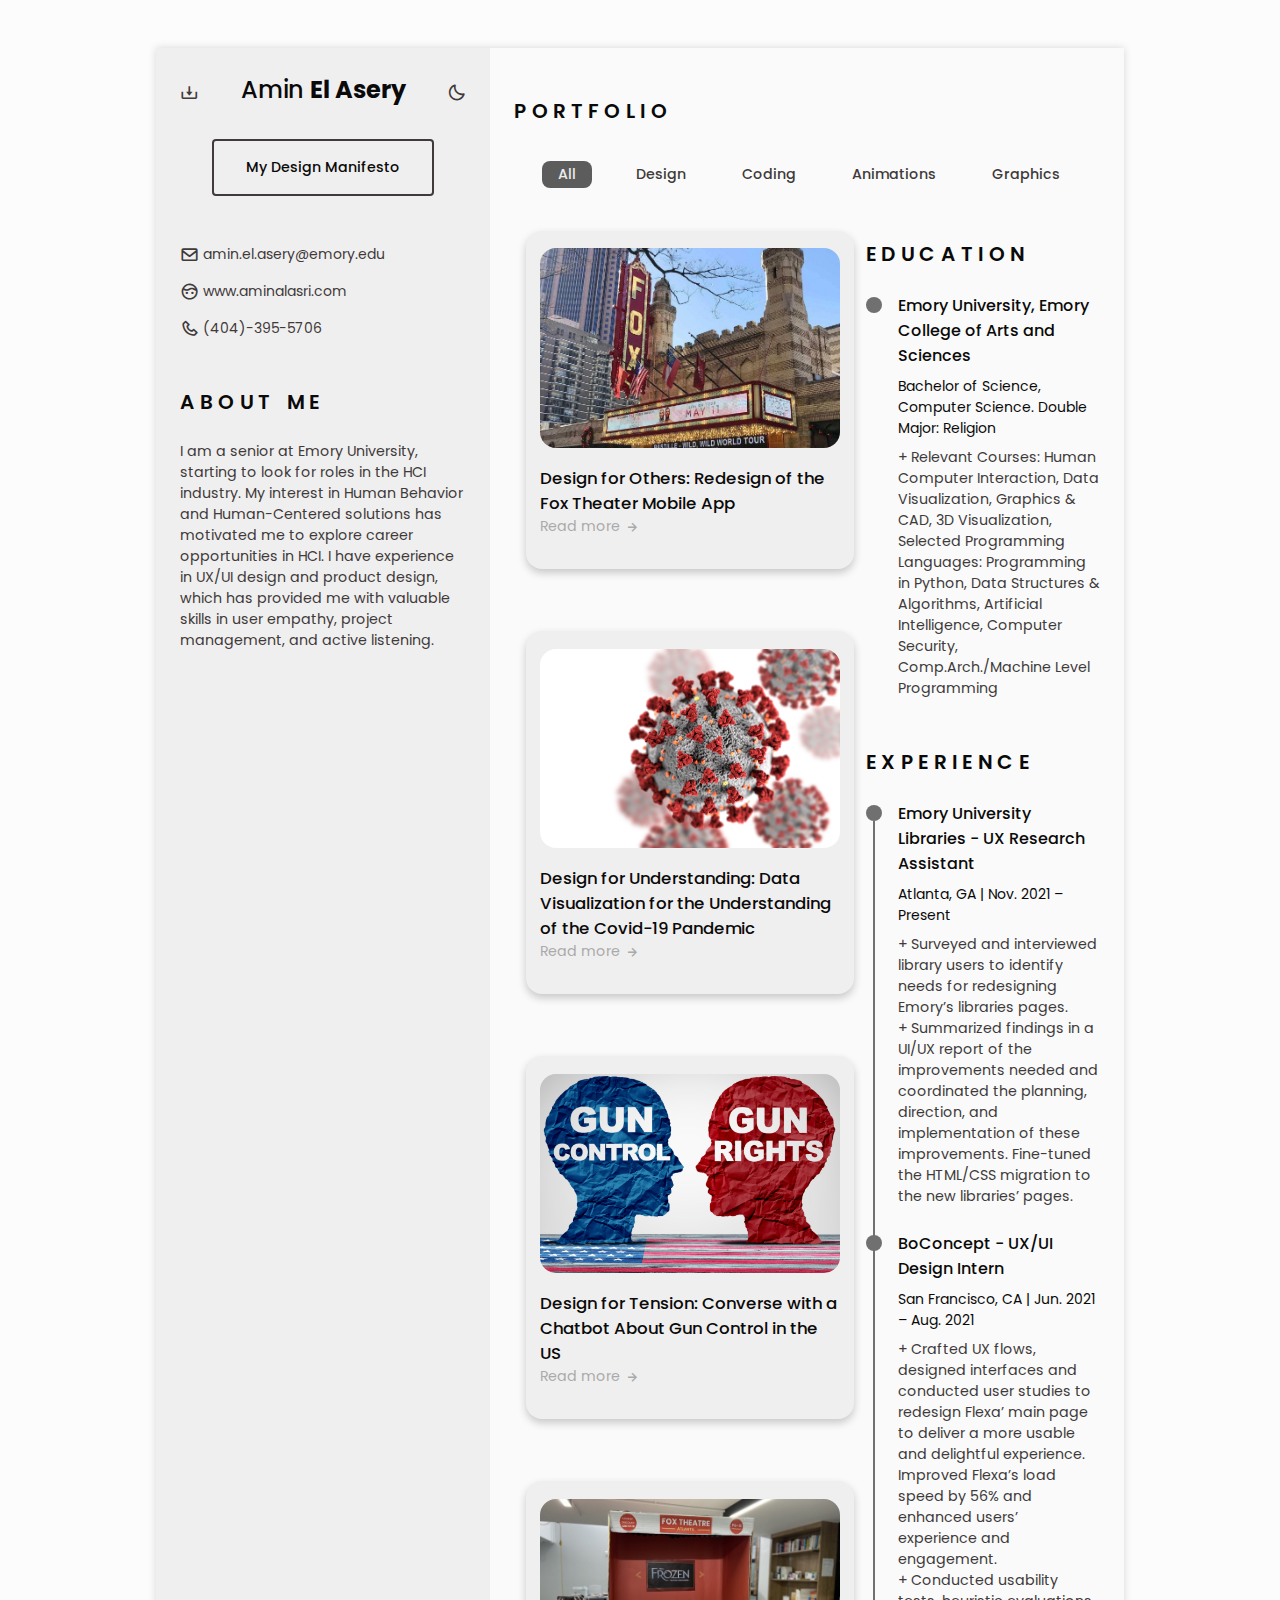
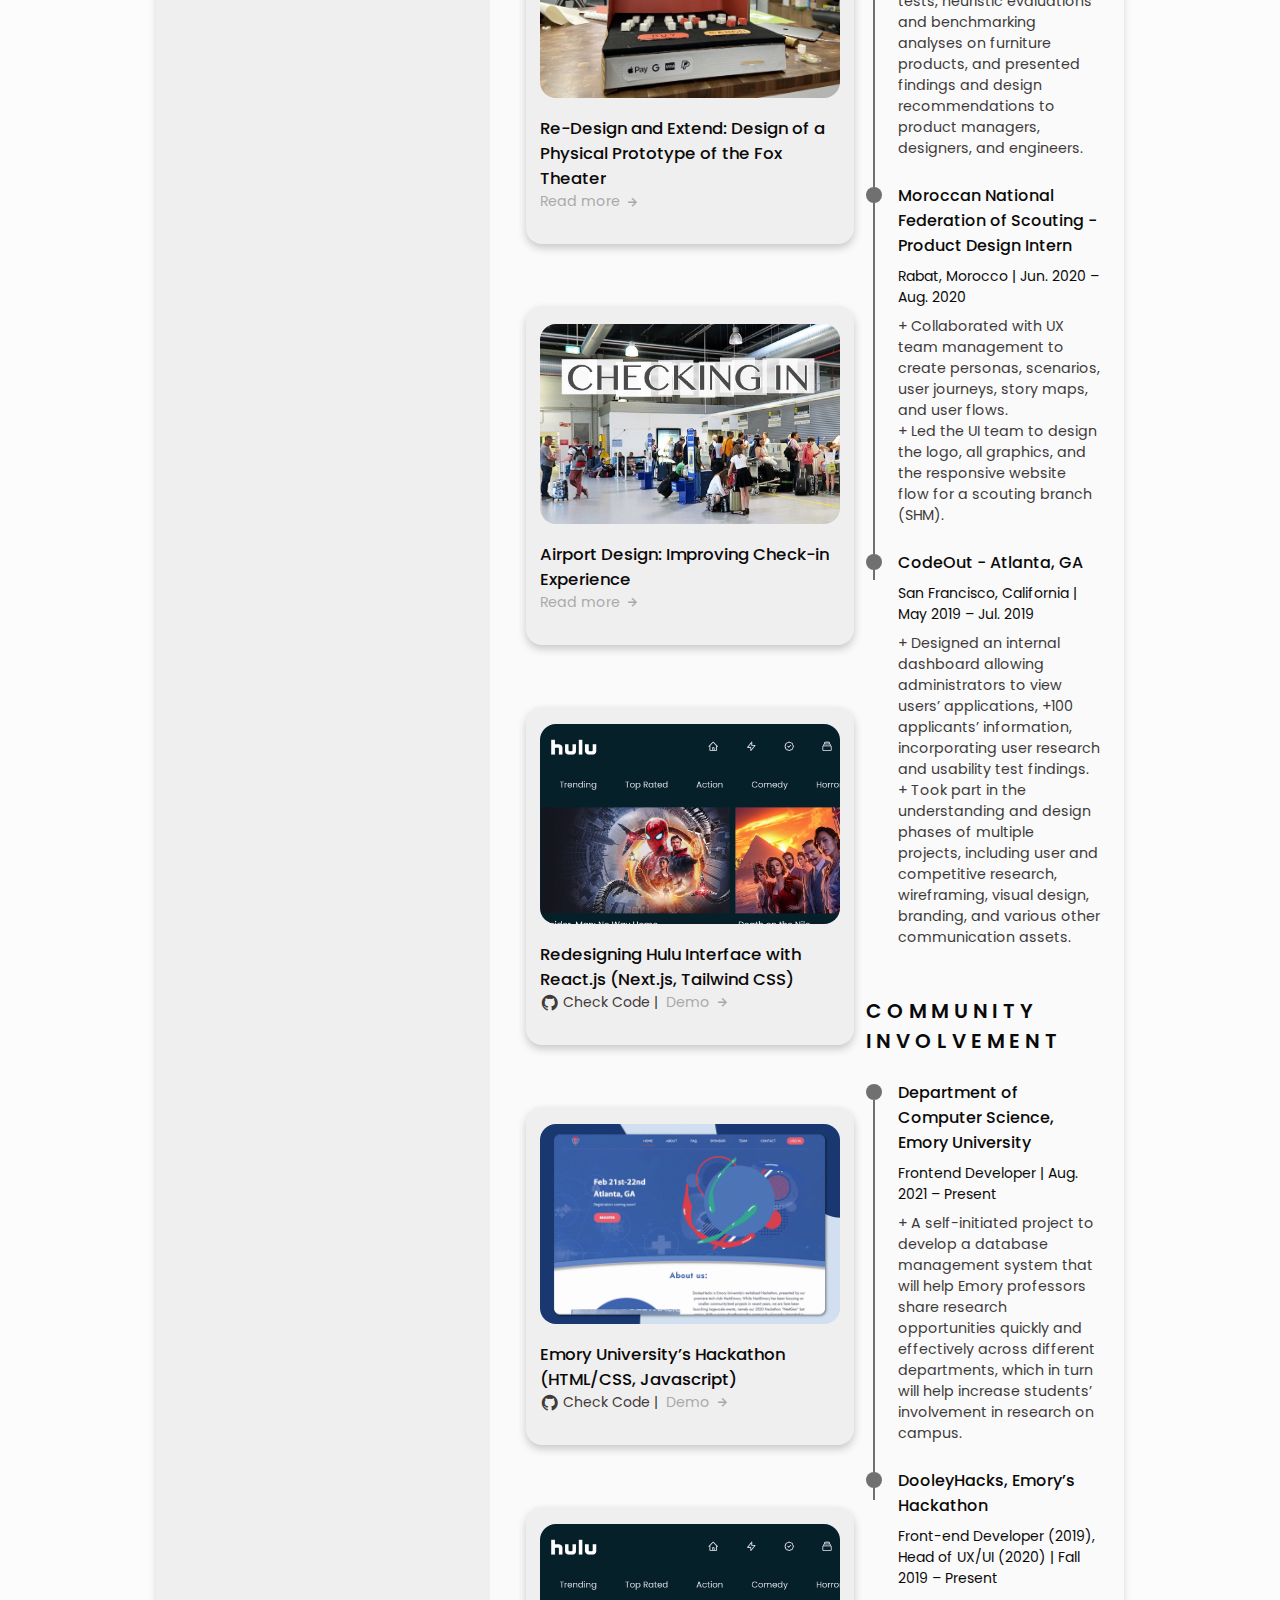
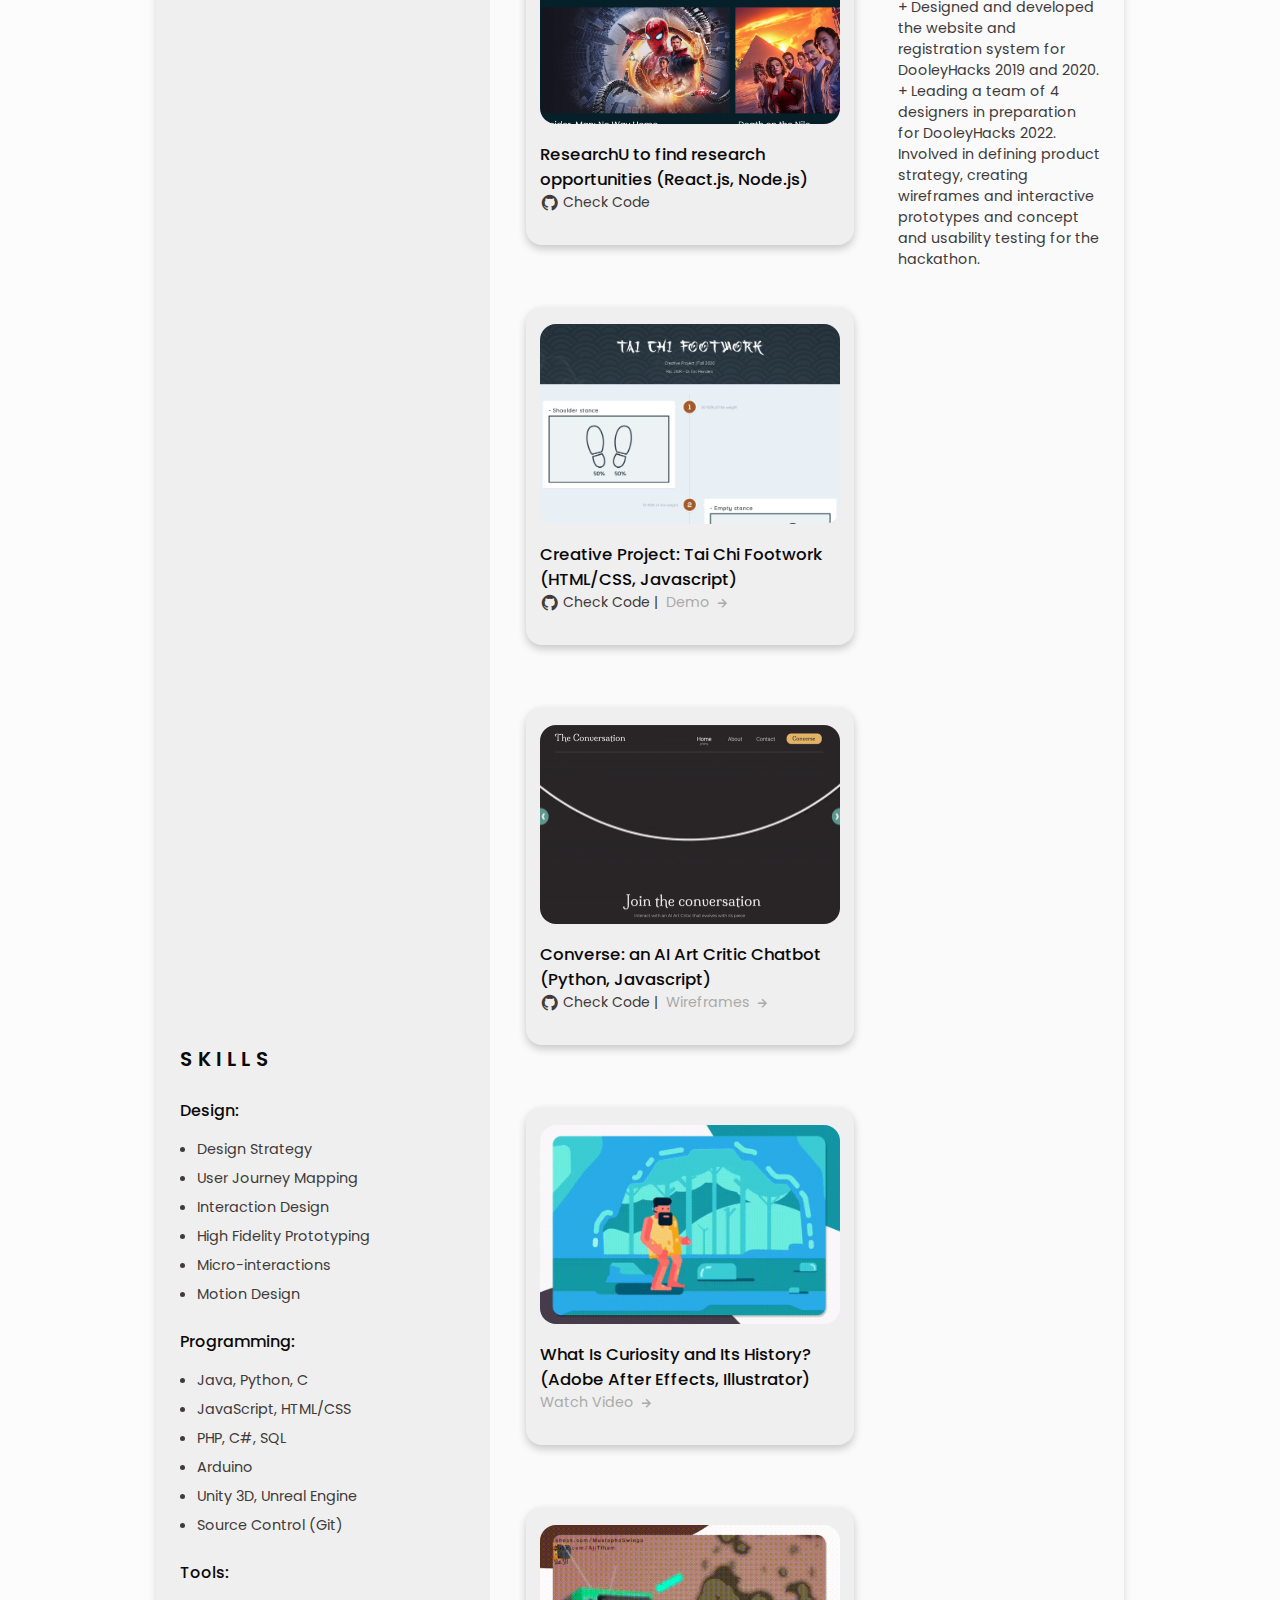
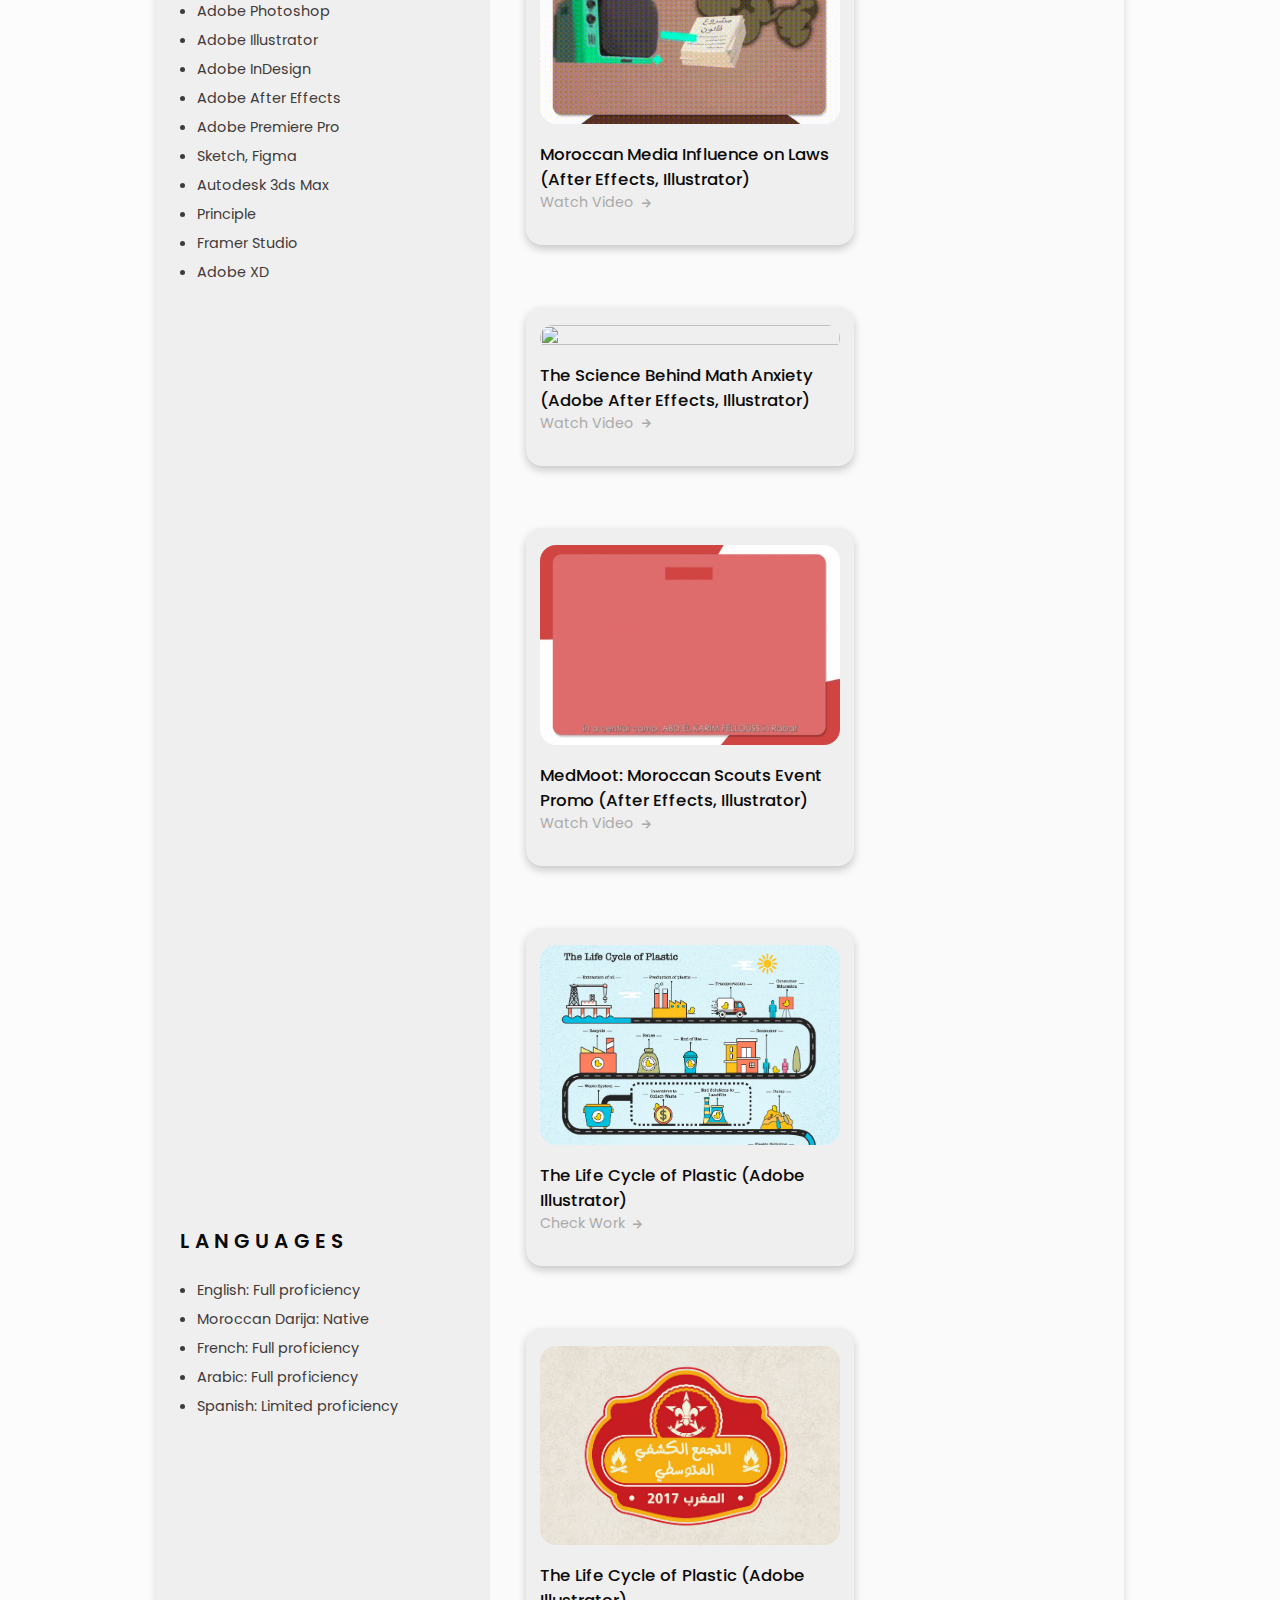
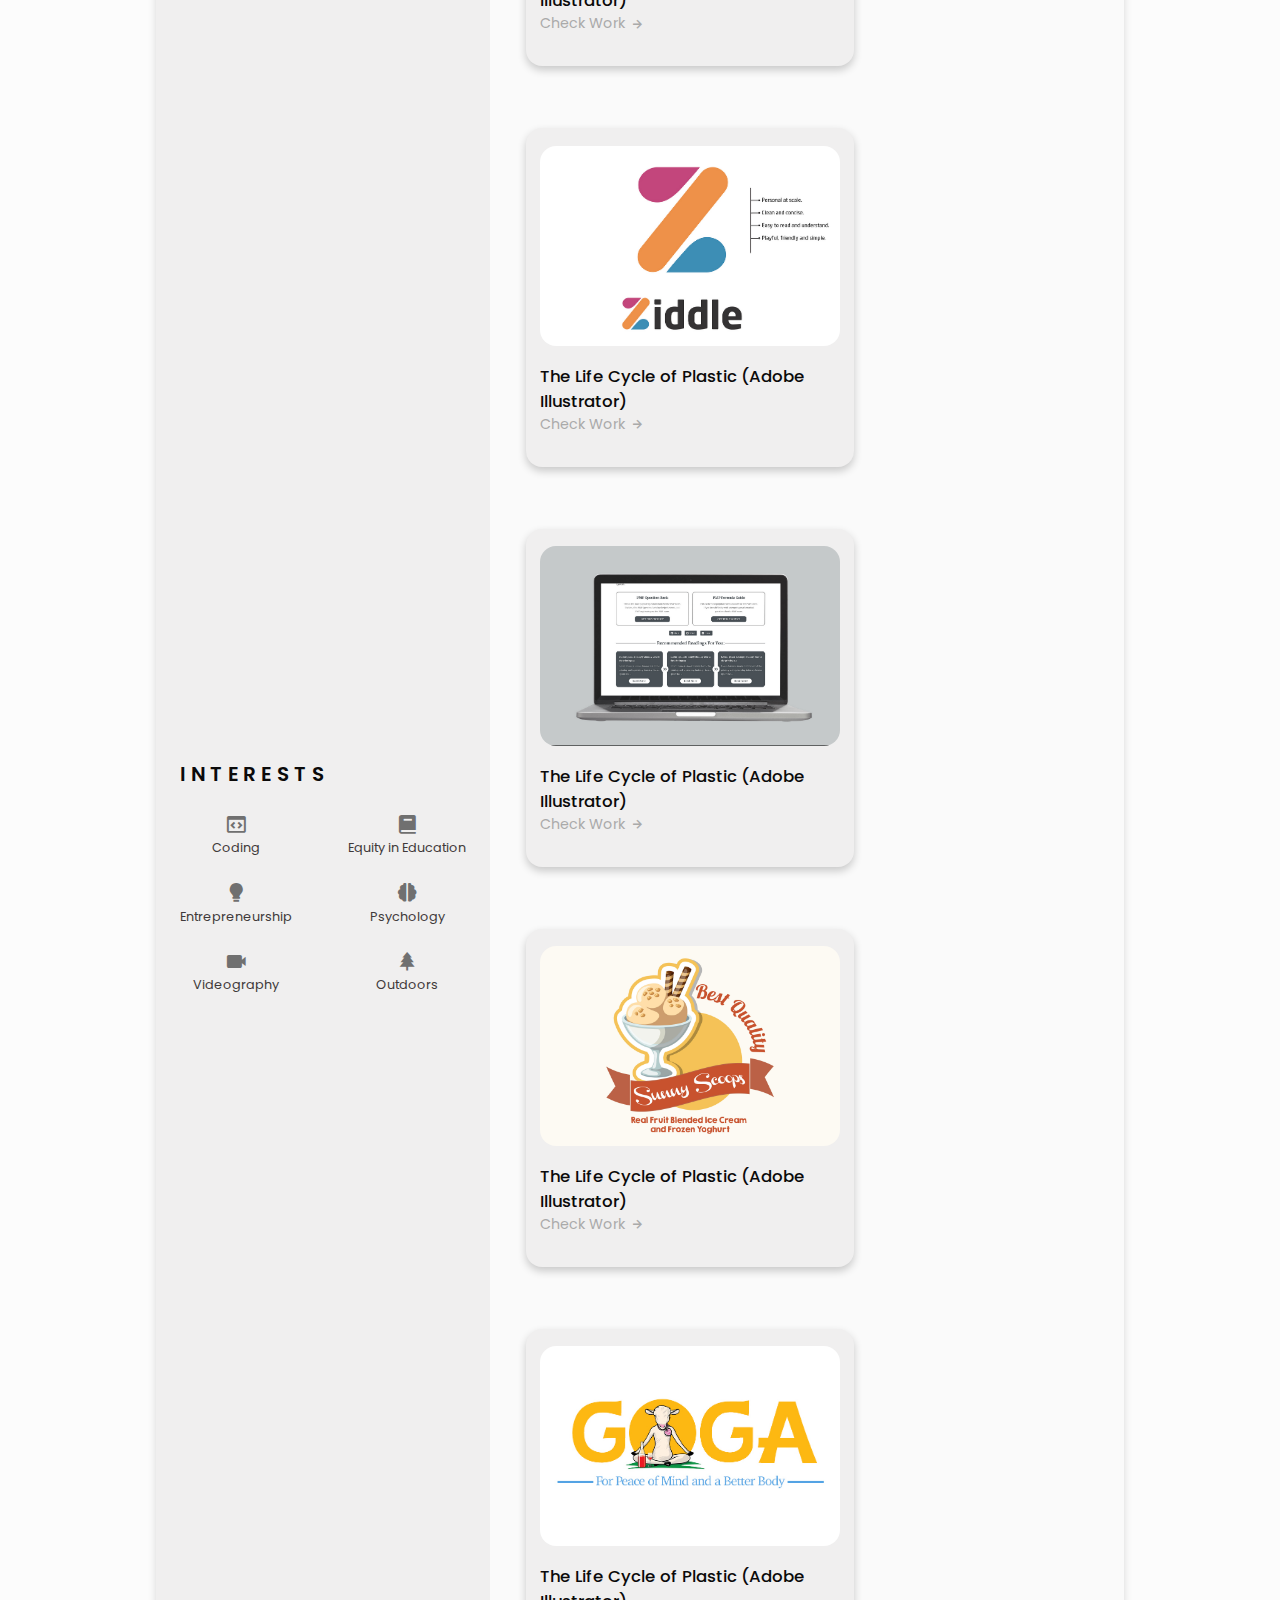
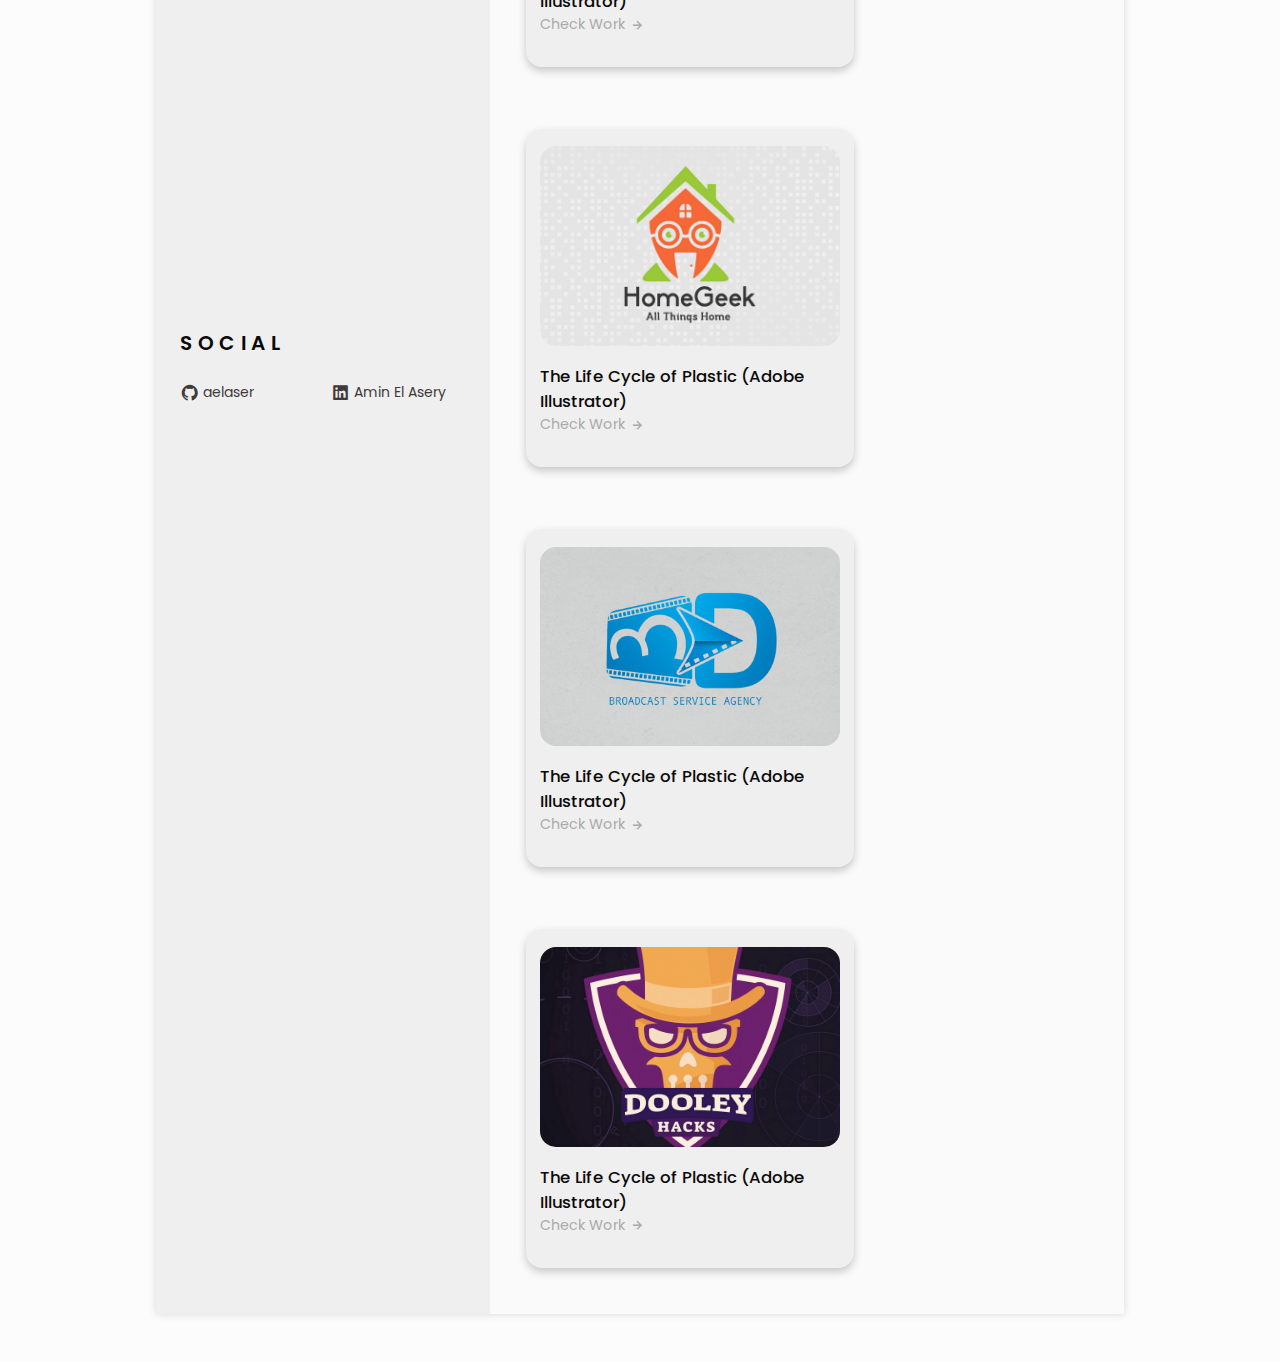
==== index.html @ c4c2b39d "init" ====
<!DOCTYPE html>
    <html lang="en">
    <head>
        <meta charset="UTF-8">
        <meta name="viewport" content="width=device-width, initial-scale=1.0">

        <!--========== BOX ICONS ==========-->
        <link rel="stylesheet" href="https://cdn.jsdelivr.net/npm/boxicons@latest/css/boxicons.min.css">
        <script src="https://cdnjs.cloudflare.com/ajax/libs/jquery/3.2.1/jquery.min.js"></script>


        <!--========== CSS ==========-->
        <link rel="stylesheet" href="assets/css/styles.css">
        <link rel="stylesheet" href="https://cdnjs.cloudflare.com/ajax/libs/flickity/1.1.0/flickity.min.css">

        <title>Amin El Asery</title>
    </head>
    <body>
        <!--========== HEADER ==========-->
        <header class="l-header" id="header">
            <nav class="nav bd-container">
                <a href="#" class="nav__logo">Amin El Asery</a>

                <div class="nav__menu" id="nav-menu">
                    <ul class="nav__list">
                        <li class="nav__item">
                            <a href="#home" class="nav__link active-link">
                                <i class='bx bx-home nav__icon' ></i>Home
                            </a>
                        </li>
                        <li class="nav__item">
                            <a href="#profile" class="nav__link">
                                <i class='bx bx-user nav__icon' ></i>Profile
                            </a>
                        </li>
                        <li class="nav__item">
                            <a href="#education" class="nav__link">
                                <i class='bx bx-book nav__icon' ></i>Education
                            </a>
                        </li>
                        <li class="nav__item">
                            <a href="#experience" class="nav__link">
                                <i class='bx bx-briefcase-alt nav__icon' ></i>Experience
                            </a>
                        </li>
                        <li class="nav__item">
                            <a href="#portfolios" class="nav__link">
                                <i class='bx bx-award nav__icon' ></i>Portfolio
                            </a>
                        </li>
                        <li class="nav__item">
                            <a href="#skills" class="nav__link">
                                <i class='bx bx-receipt nav__icon' ></i>Skills
                            </a>
                        </li>

                        <li class="nav__item">
                            <a href="#languages" class="nav__link">
                                <i class='bx bx-receipt nav__icon' ></i>Languages
                            </a>
                        </li>
                        
                       
                        <li class="nav__item">
                            <a href="#references" class="nav__link">
                                <i class='bx bx-link-external nav__icon' ></i>References
                            </a>
                        </li>
                    </ul>
                </div>

                <div class="nav__toggle" id="nav-toggle">
                    <i class='bx bx-grid-alt'></i>
                </div>
            </nav>
        </header>

        <main class="l-main bd-container">
            <!-- All elements within this div, is generated in PDF -->
            <div class="resume" id="area-cv">
                <div class="resume__left__1" id = "">
                    <!--========== HOME ==========-->
                    <section class="home" id="home">
                        <div class="home__container section bd-grid">
                            <div class="home__data bd-grid">
                                <!-- <img src="assets/img/perfil.jpg" alt="" class="home__img"> -->

                                <h1 class="home__title">Amin <b>El Asery</b></h1>
                                <!-- <h3 class="home__profession">Web developer</h3> -->

                                <div>
                                    <!-- Button to download your CV saved in the pdf folder. Available for mobile -->
                                    <a href="https://bit.ly/3vTDP3y" target="_blank" class="home__button-movil">My Design Manifesto</a>
                                </div>
                            </div>   
                        </div>

                        <div class="home__container section bd-grid">
                            <div class="home__address bd-grid">
                                <span class="home__information">
                                    <i class='bx bx-envelope home__icon' ></i> amin.el.asery@emory.edu
                                </span>
                                <span class="home__information">
                                    <i class='bx bx-face home__icon' ></i>www.aminalasri.com
                                </span>
                                
                                <span class="home__information">
                                    <i class='bx bx-phone home__icon' ></i>(404)-395-5706 
                                </span>
                            </div>
                        </div>
                        <!-- Theme change button -->
                        <i class='bx bx-moon change-theme' title="Theme" id="theme-button"></i>

                        <!-- Button to generate and download the pdf. Available for desktop. -->
                        <i class='bx bx-download generate-pdf' title="Generate PDF" id="resume-button"></i>
                    </section>

                     <!--========== PROFILE ==========-->
                     <section class="profile section" id="profile">
                        <h2 class="section-title">About me</h2>
                        <p class="profile__description">I am a senior at Emory University, starting to look for roles in the HCI industry. My interest in Human Behavior and Human-Centered solutions has motivated me to explore career opportunities in HCI. I have experience in UX/UI design and product design, which has provided me with valuable skills in user empathy, project management, and active listening.</p>
                    </section>
                </div>
                <div class="resume__left" id = "a">

                    

                    <!--========== SKILLS  ==========-->
                    <section class="skills section" id="skills">
                        <h2 class="section-title">Skills</h2>

                        <h3 class="experience__title" id ="skill_title">Design:</h3>
                        <div class="skills__content skills-grid">
                            <ul class="skills__data">
                                <li class="skills__name">
                                    <span class="skills__circle"></span> Design Strategy
                                </li>
                                <li class="skills__name">
                                    <span class="skills__circle"></span> User Journey Mapping
                                </li>
                                <li class="skills__name">
                                    <span class="skills__circle"></span> Interaction Design
                                </li>
                            </ul>
                            
                            <ul class="skills__data">
                                <li class="skills__name">
                                    <span class="skills__circle"></span> High Fidelity Prototyping
                                </li>
                                <li class="skills__name">
                                    <span class="skills__circle"></span> Micro-interactions
                                </li>
                                <li class="skills__name">
                                    <span class="skills__circle"></span> Motion Design
                                </li>
                            </ul>
                        </div>

                        <h3 class="experience__title" id ="skill_title">Programming:</h3>
                        <div class="skills__content skills-grid">
                            <ul class="skills__data">
                                <li class="skills__name">
                                    <span class="skills__circle"></span> Java, Python, C
                                </li>
                                <li class="skills__name">
                                    <span class="skills__circle"></span> JavaScript, HTML/CSS
                                </li>
                                <li class="skills__name">
                                    <span class="skills__circle"></span> PHP, C#, SQL
                                </li>
                            </ul>
                            
                            <ul class="skills__data">
                                <li class="skills__name">
                                    <span class="skills__circle"></span> Arduino
                                </li>
                                <li class="skills__name">
                                    <span class="skills__circle"></span> Unity 3D, Unreal Engine
                                </li>
                                <li class="skills__name">
                                    <span class="skills__circle"></span> Source Control (Git)
                                </li>
                            </ul>
                        </div>

                        <h3 class="experience__title" id ="skill_title">Tools:</h3>
                        <div class="skills__content skills-grid">
                            <ul class="skills__data">
                                <li class="skills__name">
                                    <span class="skills__circle"></span> Adobe Photoshop
                                </li>
                                <li class="skills__name">
                                    <span class="skills__circle"></span> Adobe Illustrator
                                </li>
                                <li class="skills__name">
                                    <span class="skills__circle"></span> Adobe InDesign
                                </li>
                                <li class="skills__name">
                                    <span class="skills__circle"></span> Adobe After Effects
                                </li>
                                <li class="skills__name">
                                    <span class="skills__circle"></span> Adobe Premiere Pro
                                </li>
                            </ul>
                            
                            <ul class="skills__data">
                                <li class="skills__name">
                                    <span class="skills__circle"></span> Sketch, Figma
                                </li>
                                <li class="skills__name">
                                    <span class="skills__circle"></span> Autodesk 3ds Max
                                </li>
                                <li class="skills__name">
                                    <span class="skills__circle"></span> Principle
                                </li>
                                <li class="skills__name">
                                    <span class="skills__circle"></span> Framer Studio
                                </li>
                                <li class="skills__name">
                                    <span class="skills__circle"></span> Adobe XD
                                </li>
                            </ul>
                        </div>
                    </section>

                    <!--========== LANGUAGES ==========-->
                    <section class="languages section" id ="languages">
                        <h2 class="section-title">Languages</h2>

                        <div class="languages__container">
                            <ul class="languages__content bd-grid">
                                <li class="languages__name">
                                    <span class="languages__circle"></span>English: Full proficiency
                                </li>
                                <li class="languages__name">
                                    <span class="languages__circle"></span>Moroccan Darija: Native
                                </li>
                                <li class="languages__name">
                                    <span class="languages__circle"></span>French: Full proficiency
                                </li>
                                <li class="languages__name">
                                    <span class="languages__circle"></span>Arabic: Full proficiency
                                </li>
                                <li class="languages__name">
                                    <span class="languages__circle"></span>Spanish: Limited proficiency
                                </li>
                            </ul>
                        </div>
                    </section>

                    <!--========== INTERESTS ==========-->
                    <section class="interests section">
                        <h2 class="section-title">Interests</h2>

                        <div class="interests__container bd-grid">
                            <div class="interests__content">
                                <i class='bx bx-code-block interests__icon'></i>
                                <span class="interests__name">Coding</span>
                            </div>
                            <div class="interests__content">
                                <i class='bx bxs-book interests__icon'></i>
                                <span class="interests__name">Equity in Education</span>
                            </div>
                            <div class="interests__content">
                                <i class='bx bxs-bulb interests__icon' ></i>
                                <span class="interests__name">Entrepreneurship</span>
                            </div>
                            <div class="interests__content">
                                <i class='bx bxs-brain interests__icon' ></i>
                                <span class="interests__name">Psychology</span>
                            </div>
                            <div class="interests__content">
                                <i class='bx bxs-video interests__icon' ></i>
                                <span class="interests__name">Videography</span>
                            </div>
                            <div class="interests__content">
                                <i class='bx bxs-tree interests__icon' ></i>
                                <span class="interests__name">Outdoors</span>
                            </div>
                        </div>
                    </section>

                     <!--========== SOCIAL ==========-->
                     <section class="social section">
                        <h2 class="section-title">SOCIAL</h2>
                        
                        <div class="social__container bd-grid">
                            <a href="https://github.com/aelaser" target="_blank" class="social__link">
                                <i class='bx bxl-github social__icon'></i>
                                aelaser
                            </a>
                            <a href="https://www.linkedin.com/in/amin-e-b5389b160" target="_blank" class="social__link">
                                <i class='bx bxl-linkedin-square social__icon'></i>
                                Amin El Asery
                            </a>
                            
                    
                        </div>
                    </section>
                    

                    
                </div>

                <div class="resume__right" id = "b">
                    <!--========== portfolioS ==========-->
                     <section class="portfolio section" id="portfolios">
                        <h2 class="section-title" id ="portfolio-marg">Portfolio</h2>
                        <div class="work__filters">
                            <span class="buttonFilter work__item active-work" data-filter = "all">All</span>
                            <span class="buttonFilter work__item" data-filter = "ux">Design</span>
                            <span class="buttonFilter work__item" data-filter = "coding">Coding</span>
                            <span class="buttonFilter work__item" data-filter = "animation">Animations</span>
                            <span class="buttonFilter work__item" data-filter = "graphics">Graphics</span>
                        </div>

                        <div class="work__container" id="slider">
                            <div class = "slide flickity ux">
                                <div class="work__card  ">
                                    <img src="assets/img/fox.jpg" alt="" class="work__img">
                                    <h3 class="work__title">Design for Others: Redesign of the Fox Theater Mobile App</h3>
                                    <a href="https://bit.ly/3rYHqMm" class="work__button">
                                        Read more <i class="bx bx-right-arrow-alt work__icon"></i>
                                    </a>
                                </div>
                            </div>
                    

                            <div class = "slide flickity ux">
                                <div class="work__card  ">
                                    <img src="assets/img/covid.jpg" alt="" class="work__img">
                                    <h3 class="work__title">Design for Understanding: Data Visualization for the Understanding of the Covid-19 Pandemic</h3>
                                    <a href="" class="work__button">
                                        Read more <i class="bx bx-right-arrow-alt work__icon"></i>
                                    </a>
                                </div>
                            </div>

                            <div class = "slide flickity ux">
                                <div class="work__card  ">
                                    <img src="assets/img/control.png" alt="" class="work__img">
                                    <h3 class="work__title">Design for Tension: Converse with a Chatbot About Gun Control in the US</h3>
                                    <a href="" class="work__button">
                                        Read more <i class="bx bx-right-arrow-alt work__icon"></i>
                                    </a>
                                </div>
                            </div>

                            <div class = "slide flickity ux">
                                <div class="work__card  ">
                                    <img src="assets/img/red.jpg" alt="" class="work__img">
                                    <h3 class="work__title">Re-Design and Extend: Design of a Physical Prototype of the Fox Theater</h3>
                                    <a href="" class="work__button">
                                        Read more <i class="bx bx-right-arrow-alt work__icon"></i>
                                    </a>
                                </div>
                            </div>

                            <div class = "slide flickity ux">
                                <div class="work__card ">
                                    <img src="assets/img/checkin.jpg" alt="" class="work__img">
                                    <h3 class="work__title">Airport Design: Improving Check-in Experience</h3>
                                    <a href="" class="work__button"  target="_blank">
                                        Read more <i class="bx bx-right-arrow-alt work__icon"></i>
                                    </a>
                                </div>
                            </div>
                            
                            
                            <div class = "slide flickity coding">
                                <div class="work__card  ">
                                    <img src="assets/img/hulu.png" alt="" class="work__img">
                                    <h3 class="work__title">Redesigning Hulu Interface with React.js (Next.js, Tailwind CSS)</h3>
                                    <div class ="coding-ex">
                                        <a href="https://bit.ly/3qZyiqA" target="_blank" class="social__link">
                                            <i class='bx bxl-github social__icon'></i>
                                            Check Code | 
                                        </a>
                                        <a href="https://bit.ly/3j3429Q" class="work__button" target="_blank">
                                            Demo <i class="bx bx-right-arrow-alt work__icon"></i>
                                        </a>
                                        
                                        
                                    </div>
                                    
                                </div>
                            </div>
                            <div class = "slide flickity coding">
                                <div class="work__card  ">
                                    <img src="assets/img/dooley21.gif" alt="" class="work__img">
                                    <h3 class="work__title">Emory University’s Hackathon (HTML/CSS, Javascript)</h3>
                                    <div class ="coding-ex">
                                        <a href="https://bit.ly/3j2jGST" target="_blank" class="social__link">
                                            <i class='bx bxl-github social__icon'></i>
                                            Check Code | 
                                        </a>
                                        <a href="https://bit.ly/37cKbCg" class="work__button" target="_blank">
                                            Demo <i class="bx bx-right-arrow-alt work__icon"></i>
                                        </a>
                                    </div>
                                    
                                </div>
                            </div>
                            <div class = "slide flickity coding">
                                <div class="work__card  ">
                                    <img src="assets/img/hulu.png" alt="" class="work__img">
                                    <h3 class="work__title">ResearchU to find research opportunities (React.js, Node.js)</h3>
                                    <div class ="coding-ex">
                                        <a href="https://bit.ly/3x0hjYO" target="_blank" class="social__link">
                                            <i class='bx bxl-github social__icon'></i>
                                            Check Code 
                                        </a>

                                    </div>
                                    
                                </div>
                            </div>
                           
                            <div class = "slide flickity coding">
                                <div class="work__card  ">
                                    <img src="assets/img/Taichifootwork.png" alt="" class="work__img">
                                    <h3 class="work__title">Creative Project: Tai Chi Footwork (HTML/CSS, Javascript)</h3>
                                    <div class ="coding-ex">
                                        <a href="https://bit.ly/3LFHSH2" target="_blank" class="social__link">
                                            <i class='bx bxl-github social__icon'></i>
                                            Check Code | 
                                        </a>
                                        <a href="https://bit.ly/3DBN4Zy" class="work__button" target="_blank">
                                            Demo <i class="bx bx-right-arrow-alt work__icon"></i>
                                        </a>
                                    </div>
                                    
                                </div>
                            </div>
                            <div class = "slide flickity coding">
                                <div class="work__card  ">
                                    <img src="assets/img/converse.gif" alt="" class="work__img">
                                    <h3 class="work__title">Converse: an AI Art Critic Chatbot (Python, Javascript)</h3>
                                    <div class ="coding-ex">
                                        <a href="https://bit.ly/38kcShf" target="_blank" class="social__link">
                                            <i class='bx bxl-github social__icon'></i>
                                            Check Code | 
                                        </a>
                                        <a href="https://bit.ly/3u4bVC8" class="work__button" target="_blank">
                                            Wireframes <i class="bx bx-right-arrow-alt work__icon"></i>
                                        </a>
                                    </div>
                                    
                                </div>
                            </div>
                            <div class = "slide flickity animation ">
                                <div class="work__card  ">
                                    <img src="assets/img/curiosity.gif" alt="" class="work__img">
                                    <h3 class="work__title">What Is Curiosity and Its History? (Adobe After Effects, Illustrator)</h3>
                                    <a href="https://bit.ly/3r1pMr3" class="work__button" target="_blank">
                                        Watch Video <i class="bx bx-right-arrow-alt work__icon"></i>
                                    </a>
                                </div>
                            </div>
                            <div class = "slide flickity animation ">
                                <div class="work__card  ">
                                    <img src="assets/img/constitution.gif" alt="" class="work__img">
                                    <h3 class="work__title">Moroccan Media Influence on Laws (After Effects, Illustrator)</h3>
                                    <a href="https://bit.ly/3KbX26z" class="work__button" target="_blank">
                                        Watch Video <i class="bx bx-right-arrow-alt work__icon"></i>
                                    </a>
                                </div>
                            </div>
                            <div class = "slide flickity animation ">
                                <div class="work__card  ">
                                    <img src="assets/img/math.gif" alt="" class="work__img">
                                    <h3 class="work__title">The Science Behind Math Anxiety (Adobe After Effects, Illustrator)</h3>
                                    <a href="https://bit.ly/3NMQA8d" class="work__button" target="_blank">
                                        Watch Video <i class="bx bx-right-arrow-alt work__icon"></i>
                                    </a>
                                </div>
                            </div>
                            <div class = "slide flickity animation ">
                                <div class="work__card  ">
                                    <img src="assets/img/medmoot.gif" alt="" class="work__img">
                                    <h3 class="work__title">MedMoot: Moroccan Scouts Event Promo (After Effects, Illustrator)</h3>
                                    <a href="https://bit.ly/3J7fFY0" class="work__button" target="_blank">
                                        Watch Video <i class="bx bx-right-arrow-alt work__icon"></i>
                                    </a>
                                </div>
                            </div>
                            <div class = "slide flickity graphics ">
                                <div class="work__card  ">
                                    <img src="assets/img/graph1.png" alt="" class="work__img">
                                    <h3 class="work__title">The Life Cycle of Plastic (Adobe Illustrator)</h3>
                                    <a href="https://bit.ly/3JiTgqx" class="work__button" target="_blank">
                                        Check Work<i class="bx bx-right-arrow-alt work__icon"></i>
                                    </a>
                                </div>
                            </div>
                            <div class = "slide flickity graphics ">
                                <div class="work__card  ">
                                    <img src="assets/img/graph2.png" alt="" class="work__img">
                                    <h3 class="work__title">The Life Cycle of Plastic (Adobe Illustrator)</h3>
                                    <a href="https://bit.ly/37zeDHb" class="work__button" target="_blank">
                                        Check Work<i class="bx bx-right-arrow-alt work__icon"></i>
                                    </a>
                                </div>
                            </div>
                            <div class = "slide flickity graphics ">
                                <div class="work__card  ">
                                    <img src="assets/img/graph3.png" alt="" class="work__img">
                                    <h3 class="work__title">The Life Cycle of Plastic (Adobe Illustrator)</h3>
                                    <a href="https://bit.ly/3unYxJq" class="work__button" target="_blank">
                                        Check Work<i class="bx bx-right-arrow-alt work__icon"></i>
                                    </a>
                                </div>
                            </div>
                            <div class = "slide flickity graphics ">
                                <div class="work__card  ">
                                    <img src="assets/img/graph4.png" alt="" class="work__img">
                                    <h3 class="work__title">The Life Cycle of Plastic (Adobe Illustrator)</h3>
                                    <a href="https://bit.ly/3NXPuX5" class="work__button" target="_blank">
                                        Check Work<i class="bx bx-right-arrow-alt work__icon"></i>
                                    </a>
                                </div>
                            </div>
                            <div class = "slide flickity graphics ">
                                <div class="work__card  ">
                                    <img src="assets/img/graph5.jpg" alt="" class="work__img">
                                    <h3 class="work__title">The Life Cycle of Plastic (Adobe Illustrator)</h3>
                                    <a href="https://bit.ly/3DYBqbA" class="work__button" target="_blank">
                                        Check Work<i class="bx bx-right-arrow-alt work__icon"></i>
                                    </a>
                                </div>
                            </div>
                            <div class = "slide flickity graphics ">
                                <div class="work__card  ">
                                    <img src="assets/img/graph6.jpg" alt="" class="work__img">
                                    <h3 class="work__title">The Life Cycle of Plastic (Adobe Illustrator)</h3>
                                    <a href="https://bit.ly/3uncAPh" class="work__button" target="_blank">
                                        Check Work<i class="bx bx-right-arrow-alt work__icon"></i>
                                    </a>
                                </div>
                            </div>
                            <div class = "slide flickity graphics ">
                                <div class="work__card  ">
                                    <img src="assets/img/graph7.png" alt="" class="work__img">
                                    <h3 class="work__title">The Life Cycle of Plastic (Adobe Illustrator)</h3>
                                    <a href="https://bit.ly/3KtoTiO" class="work__button" target="_blank">
                                        Check Work<i class="bx bx-right-arrow-alt work__icon"></i>
                                    </a>
                                </div>
                            </div>
                            <div class = "slide flickity graphics ">
                                <div class="work__card  ">
                                    <img src="assets/img/graph8.jpg" alt="" class="work__img">
                                    <h3 class="work__title">The Life Cycle of Plastic (Adobe Illustrator)</h3>
                                    <a href="https://bit.ly/3xeVy7F" class="work__button" target="_blank">
                                        Check Work<i class="bx bx-right-arrow-alt work__icon"></i>
                                    </a>
                                </div>
                            </div>
                            <div class = "slide flickity graphics ">
                                <div class="work__card  ">
                                    <img src="assets/img/graph9.png" alt="" class="work__img">
                                    <h3 class="work__title">The Life Cycle of Plastic (Adobe Illustrator)</h3>
                                    <a href="https://bit.ly/3v2T35O" class="work__button" target="_blank">
                                        Check Work<i class="bx bx-right-arrow-alt work__icon"></i>
                                    </a>
                                </div>
                            </div>

                        </div> 



                        
                    </section>
                    <!--========== Education cust ==========-->
                    <section class="experience section education-class" id="experience">
                        <h2 class="section-title " id ="education_title">Education</h2>

                        <div class="experience__container bd-grid">
                            <div class="experience__content">
                                <div class="experience__time">
                                    <span class="experience__rounder"></span>
                                </div>
                                
                                <div class="experience__data bd-grid">
                                    <h3 class="experience__title">Emory University, Emory College of Arts and Sciences </h3>
                                    <span class="experience__company">Bachelor of Science, Computer Science. Double Major: Religion</span>
                                    <p class="experience__description">+ Relevant Courses: Human Computer Interaction, Data Visualization, Graphics & CAD, 3D Visualization, Selected Programming Languages: Programming in Python, Data Structures & Algorithms, Artificial Intelligence, Computer Security, Comp.Arch./Machine Level Programming</p>
                                </div>
                            </div>


                            
                        </div>
                    </section>

                    <!--========== EXPERIENCE ==========-->
                    <section class="experience section" id="experience">
                        <h2 class="section-title">Experience</h2>

                        <div class="experience__container bd-grid">
                            <div class="experience__content">
                                <div class="experience__time">
                                    <span class="experience__rounder"></span>
                                    <span class="experience__line"></span>
                                </div>
                                
                                <div class="experience__data bd-grid">
                                    <h3 class="experience__title">Emory University Libraries - UX Research Assistant</h3>
                                    <span class="experience__company">Atlanta, GA | Nov. 2021 – Present</span>
                                    <p class="experience__description">+ Surveyed and interviewed library users to identify needs for redesigning Emory’s libraries pages.
                                        <br>+ Summarized findings in a UI/UX report of the improvements needed and coordinated the planning, direction, 
                                        and implementation of these improvements. Fine-tuned the HTML/CSS migration to the new libraries’ pages.</p>
                                </div>
                            </div>

                            <div class="experience__content">
                                <div class="experience__time">
                                    <span class="experience__rounder"></span>
                                    <span class="experience__line"></span>
                                </div>
                                
                                <div class="experience__data bd-grid">
                                    <h3 class="experience__title">BoConcept - UX/UI Design Intern</h3>
                                    <span class="experience__company">San Francisco, CA | Jun. 2021 – Aug. 2021</span>
                                    <p class="experience__description">+ Crafted UX flows, designed interfaces and conducted user studies to redesign Flexa’ main page to deliver a more usable and delightful experience. Improved Flexa’s load speed by 56% and enhanced users’ experience and engagement. 
                                        <br>+ Conducted usability tests, heuristic evaluations and benchmarking analyses on furniture products, and presented findings and design recommendations to product managers, designers, and engineers.</p>
                                </div>
                            </div>

                            <div class="experience__content">
                                <div class="experience__time">
                                    <span class="experience__rounder"></span>
                                    <span class="experience__line"></span>
                                </div>
                                
                                <div class="experience__data bd-grid">
                                    <h3 class="experience__title">Moroccan National Federation of Scouting - Product Design Intern</h3>
                                    <span class="experience__company">Rabat, Morocco | Jun. 2020 – Aug. 2020</span>
                                    <p class="experience__description">+ Collaborated with UX team management to create personas, scenarios, user journeys, story maps, and user flows.
                                        <br>+ Led the UI team to design the logo, all graphics, and the responsive website flow for a scouting branch (SHM).</p>
                                </div>
                            </div>

                            <div class="experience__content">
                                <div class="experience__time">
                                    <span class="experience__rounder"></span>
                                </div>
                                
                                <div class="experience__data bd-grid">
                                    <h3 class="experience__title">CodeOut - Atlanta, GA</h3>
                                    <span class="experience__company">San Francisco, California | May 2019 – Jul. 2019</span>
                                    <p class="experience__description">+ Designed an internal dashboard allowing administrators to view users’ applications, +100 applicants’ information, incorporating user research and usability test findings.
                                        <br>+ Took part in the understanding and design phases of multiple projects, including user and competitive research, wireframing, visual design, branding, and various other communication assets.</p>
                                </div>
                            </div>




                           
                        </div>
                    </section>

                     

                    <!--========== LEADERSHIP & COMMUNITY INVOLVEMENT ==========-->
                    <section class="experience section" id="experience">
                        <h2 class="section-title">COMMUNITY INVOLVEMENT</h2>

                        <div class="experience__container bd-grid">
                            
                            <div class="experience__content">
                                <div class="experience__time">
                                    <span class="experience__rounder"></span>
                                    <span class="experience__line"></span>
                                </div>
                                
                                <div class="experience__data bd-grid">
                                    <h3 class="experience__title">Department of Computer Science, Emory University</h3>
                                    <span class="experience__company">Frontend Developer | Aug. 2021 – Present </span>
                                    <p class="experience__description">+ A self-initiated project to develop a database management system that will help Emory professors share research opportunities quickly and effectively across different departments, which in turn will help increase students’ involvement in research on campus. </p>
                                </div>
                            </div>

                            <div class="experience__content">
                                <div class="experience__time">
                                    <span class="experience__rounder"></span>
                                </div>
                                
                                <div class="experience__data bd-grid">
                                    <h3 class="experience__title">DooleyHacks, Emory’s Hackathon</h3>
                                    <span class="experience__company">Front-end Developer (2019), Head of UX/UI (2020) | Fall 2019 – Present</span>
                                    <p class="experience__description">+ Designed and developed the website and registration system for DooleyHacks 2019 and 2020.<br> + Leading a team of 4 designers in preparation for DooleyHacks 2022. Involved in defining product strategy, creating wireframes and interactive prototypes and concept and usability testing for the hackathon.</p>
                                </div>
                            </div>
                           
                        </div>
                    </section>
                </div>
            </div>
        </main>

        <!--========== SCROLL TOP ==========-->
        <a href="#" class="scrolltop" id="scroll-top">
            <i class='bx bx-up-arrow-alt scrolltop__icon'></i>
        </a>

        <!--========== MIXITUP ==========-->
        <script src="assets/js/mixitup.min.js"></script>
        <script src="https://unpkg.com/flickity@2/dist/flickity.pkgd.min.js"></script>


        
        <!--========== HTML2PDF ==========-->
        <script src="assets/js/html2pdf.bundle.min.js"></script>

        <!--========== MAIN JS ==========-->
        <script src="assets/js/main.js"></script>
    </body>
</html>
---- assets/css/styles.css ----
/*===== GOOGLE FONTS =====*/
@import url('https://fonts.googleapis.com/css2?family=Poppins:wght@400;500;600&display=swap');

/*===== VARIABLES CSS =====*/
:root {
  --header-height: 3rem;
  
  /*========== Colors ==========*/
  --title-color: #0B0A0A;
  --text-color: #403A3A;
  --text-color-light: #707070;
  --container-color: #FAFAFA;
  --container-color-alt: #F0EFEF;
  --body-color: #FCFCFC;

  /*========== Font and typography ==========*/
  --body-font: 'Poppins', sans-serif;
  --h1-font-size: 1.5rem;
  --h2-font-size: 1.25rem;
  --h3-font-size: 1rem;
  --normal-font-size: .89rem;
  --small-font-size: .875rem;
  --smaller-font-size: .813rem;

  /*========== Font weight ==========*/
  --font-medium: 500;
  --font-semi-bold: 600;

  /*========== Margenes ==========*/
  --mb-1: .5rem;
  --mb-2: 1rem;
  --mb-3: 1.5rem;

  /*========== z index ==========*/
  --z-tooltip: 10;
  --z-fixed: 100;
}

/*========== BASE ==========*/
*,::before,::after{
  box-sizing: border-box;
}

html{
  scroll-behavior: smooth;
}

/*========== Variables Dark theme ==========*/
body.dark-theme{
  --title-color: #F2F2F2;
  --text-color: #BFBFBF;
  --container-color: #212121;
  --container-color-alt: #181616;
  --body-color: #2B2B2B;
}

/*========== Button Dark/Light ==========*/
.change-theme{
  position: absolute;
  right: 0;
  top: 2.2rem;
  display: flex;
  color: var(--text-color);
  font-size: 1.2rem;
  cursor: pointer;
}

.change-theme:hover{
  color: var(--title-color);
}

/*========== Font size variables to scale cv ==========*/
body.scale-cv{
  --h1-font-size: .938rem;
  --h2-font-size: .938rem;
  --h3-font-size: .875rem;
  --normal-font-size: .813rem;
  --small-font-size: .75rem;
  --smaller-font-size: .688rem;
}

/*========== Generate PDF button ==========*/
.generate-pdf{
  display: none;
  position: absolute;
  top: 2.2rem;
  left: 0;
  font-size: 1.2rem;
  color: var(--text-color);
  cursor: pointer;
}

.generate-pdf:hover{
  color: var(--title-color);
}

/*========== Classes modified to reduce size and print on A4 sheet ==========*/
.scale-cv .change-theme,
.scale-cv .generate-pdf{
  display: none;
}

.scale-cv .bd-container{
  max-width: 595px;
}

.scale-cv .section{
  padding: 1.5rem 0 .80rem;
}

.scale-cv .section-title{
  margin-bottom: .75rem;
}

.scale-cv .resume__left,
.scale-cv .resume__left__1,
.scale-cv .resume__right{
  padding: 0 1rem;
}

.scale-cv .home__img{
  width: 90px;
  height: 90px;
}

.scale-cv .home__container{
  gap: 1.5rem;
}

.scale-cv .home__data{
  gap: .25rem;
}

.scale-cv .home__address,
.scale-cv .social__container{
  gap: .75rem;
}

.scale-cv .home__icon,
.scale-cv .social__icon,
.scale-cv .interests__icon{
  font-size: 1rem;
}

.scale-cv .education__container,
.scale-cv .experience__container,
.scale-cv .portfolio__container{
  gap: 1rem;
}

.scale-cv .education__time,
.scale-cv .experience__time{
  padding-right: .5rem;
}

.scale-cv .education__rounder,
.scale-cv .experience__rounder{
  width: 11px;
  height: 11px;
  margin-top: .22rem;
}

.scale-cv .education__line,
.scale-cv .experience__line{
  width: 1px;
  height: 110%;
  transform: translate(5px, 0);
}

.scale-cv .education__data,
.scale-cv .experience__data{
  gap: .25rem;
}

.scale-cv .skills__name{
  margin-bottom: var(--mb-1);
}

.scale-cv .interests__container{
  column-gap: 2.5rem;
}

body{
  margin: 0 0 var(--header-height) 0;
  padding: 0;
  font-family: var(--body-font);
  font-size: var(--normal-font-size);
  background-color: var(--body-color);
  color: var(--text-color);
}

h1,h2,h3,ul,p{
  margin: 0;
}

h1,h2,h3{
  color: var(--title-color);
  font-weight: var(--font-medium);
}

ul{
  padding: 0;
  list-style: none;
}

a{
  text-decoration: none;
}

img{
  max-width: 100%;
  height: auto;
}

/*========== CLASS CSS ==========*/
.section{
  padding: 1.5rem 0;
}

.section-title{
  font-size: var(--h2-font-size);
  color: var(--title-color);
  font-weight: var(--font-semi-bold);
  text-transform: uppercase;
  letter-spacing: .35rem;
  text-align: center;
  margin-bottom: var(--mb-3);
}

/*========== LAYOUT ==========*/
.bd-container{
  max-width: 968px;
  width: calc(100% - 3rem);
  margin-left: var(--mb-3);
  margin-right: var(--mb-3);
}

.bd-grid{
  display: grid;
  gap: 1.5rem;
}

.l-header{
  width: 100%;
  position: fixed;
  bottom: 0;
  left: 0;
  z-index: var(--z-fixed);
  background-color: var(--body-color);
  box-shadow: 0 -1px 4px rgba(0,0,0,.1);
  transition: .3s;
}

.resume{
  display: grid;
  grid-template-columns: 100%;
  
}

#a{
  order: 2;
}

#b{
  order: 1;
}

.resume__left{
  display: grid;
  grid-template-columns: 100%;
  
}

.education-class {
  /* margin-top: 1.5rem; */
  padding-top: 0;
}
/* #profile {
  order: 2;
}

#skills {
  order: 1;
} */

/*========== NAV ==========*/
.nav{
  height: var(--header-height);
  display: flex;
  justify-content: space-between;
  align-items: center;
}

@media screen and (max-width: 968px){
  .nav__menu{
    position: fixed;
    bottom: -100%;
    left: 0;
    width: 100%;
    padding: 2rem 1.5rem;
    background-color: var(--body-color);
    box-shadow: 0 1px 4px rgba(0,0,0,.1);
    border-radius: 1rem 1rem 0 0;
    z-index: var(--z-fixed);
    transition: .3s;
  }
}

.nav__logo,
.nav__toggle{
  color: var(--title-color);
  font-weight: var(--font-medium);
}

.nav__toggle{
  font-size: 1.2rem;
  cursor: pointer;
}

.nav__item{
  text-align: center;
}

.nav__list{
  display: grid;
  grid-template-columns: repeat(3, 1fr);
  gap: 2rem;
}

.nav__link{
  display: flex;
  flex-direction: column;
  font-size: var(--smaller-font-size);
  color: var(--text-color-light);
  font-weight: var(--font-medium);
}

.nav__link:hover{
  color: var(--title-color);
}

.nav__icon{
  font-size: 1.2rem;
  margin-bottom: var(--mb-1);
}

/* Show menu */
.show-menu{
  bottom: var(--header-height);
}

/* Active menu link */
.active-link{
  color: var(--title-color);
}

/*========== HOME ==========*/
.home{
  position: relative;
}

.home__container{
  gap: 3rem;
}

.home__data{
  gap: .5rem;
  text-align: center;
}

.home__img{
  width: 120px;
  height: 120px;
  border-radius: 50%;
  justify-self: center;
  margin-bottom: var(--mb-1);
}

.home__title{
  font-size: var(--h1-font-size);
  /* margin-top: 1.4rem; */
}

.home__profession{
  font-size: var(--normal-font-size);
  margin-bottom: var(--mb-1);
}

.home__address{
  gap: 1rem;
}

.home__information{
  display: flex;
  align-items: center;
  font-size: var(--small-font-size);
}

.home__icon{
  font-size: 1.2rem;
  margin-right: .25rem;
}

.home__button-movil{
  display: inline-block;
  border: 2px solid var(--text-color);
  color: var(--title-color);
  padding: 1rem 2rem;
  border-radius: .25rem;
  transition: .3s;
  font-weight: var(--font-medium);
  margin-top: var(--mb-3);
}

.home__button-movil:hover{
  background-color: var(--text-color);
  color: var(--container-color);
}

/*========== SOCIAL ==========*/
.social__container{
  grid-template-columns: repeat(2,1fr);
  gap: 1rem;
}

.social__link{
  display: inline-flex;
  align-items: center;
  font-size: var(--small-font-size);
  color: var(--text-color);
}

.social__link:hover{
  color: var(--title-color);
}

.social__icon{
  font-size: 1.2rem;
  margin-right: .25rem;
}

/*========== PROFILE ==========*/
.profile__description{
  text-align: center;
}

/*========== EDUCATION AND EXPERIENCE ==========*/
.education__content,
.experience__content{
  display: flex;
}

.education__time,
.experience__time{
  padding-right: 1rem;
}

.education__rounder,
.experience__rounder{
  position: relative;
  display: block;
  width: 16px;
  height: 16px;
  background-color: var(--text-color-light);
  border-radius: 50%;
  margin-top: .25rem;
}

.education__line,
.experience__line{
  display: block;
  width: 2px;
  height: 110%;
  background-color: var(--text-color-light);
  transform: translate(7px, 0);
}

.education__data,
.experience__data{
  gap: .5rem;
}

.education__title,
.experience__title{
  font-size: var(--h3-font-size);
}

.education__studies,
.experience__company{
  font-size: var(--small-font-size);
  color: var(--title-color);
}

.education__year{
  font-size: var(--smaller-font-size);
}

/*========== SKILLS AND LANGUAGES ==========*/

.skills-grid {
  display: grid;
  grid-template-columns: repeat(2, 1fr);
}
/* .skills__content, */
.languages__content{
  grid-template-columns: repeat(2, 1fr);
}

.languages__content{
  gap: 0;
}

#skill_title{
  margin: 1rem 0rem;
}

.skills__name,
.languages__name{
  font-size: 0.9rem;;
  display: flex;
  align-items: center;
  margin-bottom: 0.5rem;
}

.skills__circle,
.languages__circle{
  display: inline-block;
  width: 5px;
  height: 5px;
  background-color: var(--text-color);
  border-radius: 50%;
  margin-right: .75rem;
}

/*========== portfolioS ==========*/
#portfolio-marg {
  padding-top: 1.5rem;
}
.portfolio__title{
  font-size: var(--h3-font-size);
  margin-bottom: var(--mb-1);
}


/*========== WORK ==========*/
.work__container {
  padding-top: 1rem;
}

.work-grid{
  display: grid;
  grid-template-columns: repeat(2, 1fr);
  gap: 2rem;
}
/* .div_center {
    justify-content: space-evenly;
     justify-items: center;
    align-content: space-evenly;
    align-items: center;
} */

.work__filters {
  display: flex;
  flex-wrap: wrap;
  justify-content: center;

}


.work__item {
   /*
  use
  33.33% grid of 3
  25%    grid of 4
  20%    grid of 5
  16.66% grid of 6
  */
  flex: 0 0 calc(33.33% - 20px);
  text-align: center;
  padding: 20px;
  margin: 10px;
  cursor: pointer;
  color: var(--h2-font-size);
  padding: .25rem .75rem;
  font-weight: var(--font-medium);
  border-radius: .5rem;
  
}


.work__card {
  background-color: var(--container-color-alt);
  padding: 1em;
  padding-bottom: 2rem;
  border-radius: 1rem;
  margin-bottom: 1rem;
  margin-top: 1rem;
  box-shadow: 0 4px 8px 0 rgba(0, 0, 0, 0.2);
  /* box-shadow: 1px px 9px 0px var(--container-color-alt); */
  /* border: 1px solid #707070; */
  /* height: 100%; */
  /* height: auto; */
}


.work__img {
  border-radius: 1rem;
  margin-top: .2rem;
  margin-bottom: .75rem;
  /* width: 100%; */
  height: 100%;
  width: 100%;
  /* width: 50%; */
  
 
}

.work_title {
  font-size: var(--normal-font-size);
  font-weight: var(--font-medium);
  margin-bottom: .25rem;
}

.work__button {
  width: max-content;
  color: rgb(170, 170, 170);
  font-size: var (--small-font-size);
  display: flex;
  align-items: center;
  column-gap: .25rem;
}


.work__button:hover .work__icon{
  transform: translateX(.25rem);
}

.work__icon{
  font-size:1rem;
  transition: .4s
}

.active-work {
  background-color: rgb(92, 92, 92);
  color: rgb(236, 236, 236);
  border-radius: .5rem;
  padding: .2rem 1rem;
}

.coding-ex {
  display: flex;
  column-gap: 8px;
}

  
/* .card {
  width: 100%;
  background-color: #fff;
  text-align: left;
  position: relative;
  height: 100%;
  box-shadow: 0px 2px 6px 0px rgba(204,209,217,.5);
  border: 1px solid #E6E9ED;
} */

.flickity {
  width: 100%;
  /* height: 100%; */
  padding-right: 2%;
  padding-left: 2%;
  margin-bottom: 30px;

  /* ensuring proper layout*/
  float: left;
}

.flickity-page-dots {
  bottom: 0px !important;
}
/* .slider {
  width: 33%;
} */

/* .course-item {
  margin-left: auto; 
margin-right: 0;
}

.slide {
  margin-left: auto; 
margin-right: 0;
} */
/*========== REFERENCES ==========*/
.references__content{
  gap: .25rem;
}

.references__subtitle{
  color: var(--text-color-light);
}

.references__subtitle,
.references__contact{
  font-size: var(--smaller-font-size);
}

.references__title{
  font-size: var(--h3-font-size);
}

/*========== INTERESTS ==========*/
.interests__container{
  grid-template-columns: repeat(3, 1fr);
  margin-top: var(--mb-2);
}

.interests__content{
  display: flex;
  flex-direction: column;
  align-items: center;
  font-size: 0.8rem;
}

.interests__icon{
  font-size: 1.4rem;
  color: var(--text-color-light);
  margin-bottom: .25rem;
}

/* Scroll top */
.scrolltop{
  position: fixed;
  right: 1rem;
  bottom: -20%;
  display: flex;
  justify-content: center;
  align-items: center;
  padding: .3rem;
  background-color: var(--container-color-alt);
  border-radius: .4rem;
  z-index: var(--z-tooltip);
  transition: .4s;
  visibility: hidden;
}

.scrolltop__icon{
  font-size: 1.2rem;
  color: var(--text-color);
}

.show-scroll{
  visibility: visible;
  bottom: 5rem;
}

/*========== MEDIA QUERIES ==========*/
/* For small devices, menu two columns */
@media screen and (max-width: 320px){
  .nav__list{
    grid-template-columns: repeat(2, 1fr);
    gap: 1rem .5rem;
  }   
}

@media screen and (min-width: 530px){
  .work__filters {
    /* display: flex; */
    display: flex;
    flex-wrap: nowrap;
    /* grid-template-columns: repeat(3, 1fr); */
    justify-content: center;
    align-items: center;
    text-align: center;
    column-gap: .75rem;
    /* border-radius: 3rem; */
    /* margin-bottom: 2.45rem; */
  }
   
  .work__item {
    flex: 0 0;
    text-align: center;
    padding: 20px;
    margin: 10px;
    cursor: pointer;
    color: var(--h2-font-size);
    padding: .25rem .75rem;
    font-weight: var(--font-medium);
    border-radius: .5rem;
    
  }
  .active-work {
    background-color: rgb(92, 92, 92);
    color: rgb(236, 236, 236);
    border-radius: .5rem;
    padding: .2rem 1rem;
  }
}

/* Classes modified for large screen size */
@media screen and (min-width: 968px){
  body{
    margin: 3rem 0;
  }

  .bd-container{
    margin-left: auto;
    margin-right: auto;
  }

  .l-header,
  .scrolltop{
    display: none;
  }

  .resume{
    display: grid;
    grid-template-columns: .5fr 1fr;
    background-color: var(--container-color);
    box-shadow: 0 0 8px rgba(13,12,12,.15);
    grid-template-areas: 
    "one three"
    "two three";
  }

  #a{
    order: 1;
  }
  
  #b{
    order: 2;
  }

  .resume__left__1{
    background-color: var(--container-color-alt);
    grid-area: one;
    
  }

  .resume__left{
    background-color: var(--container-color-alt);
    display: grid;
    grid-template-columns: 100%;
    grid-area: two;
    
  }

  .resume__right{
    grid-area: three;
    
  }

  .skills-grid {
    display: grid;
    grid-template-columns: repeat(1, 1fr);
  }


  
  

  /* #profile {
    order: 1;
  }
  
  #skills {
    order: 2;
  } */

  .resume__left,
  .resume__left__1,
  .resume__right{
    padding: 0 1.5rem;
  }

  .generate-pdf{
    display: inline-block;
  }

  .section-title,
  .profile__description{
    text-align: initial;
  }

  .home__container{
    gap: 1.5rem;
  }

  /* .home__button-movil{
    display: none;
  } */
  .flickity {
    width: 60%;
  }

  .references__container{
    grid-template-columns: repeat(2, 1fr);
  }

  .languages__content{
    grid-template-columns: repeat(1, max-content);
    column-gap: 3.5rem;
  }

  .interests__container{
    grid-template-columns: repeat(2, max-content);
    column-gap: 3.5rem;
  }
}
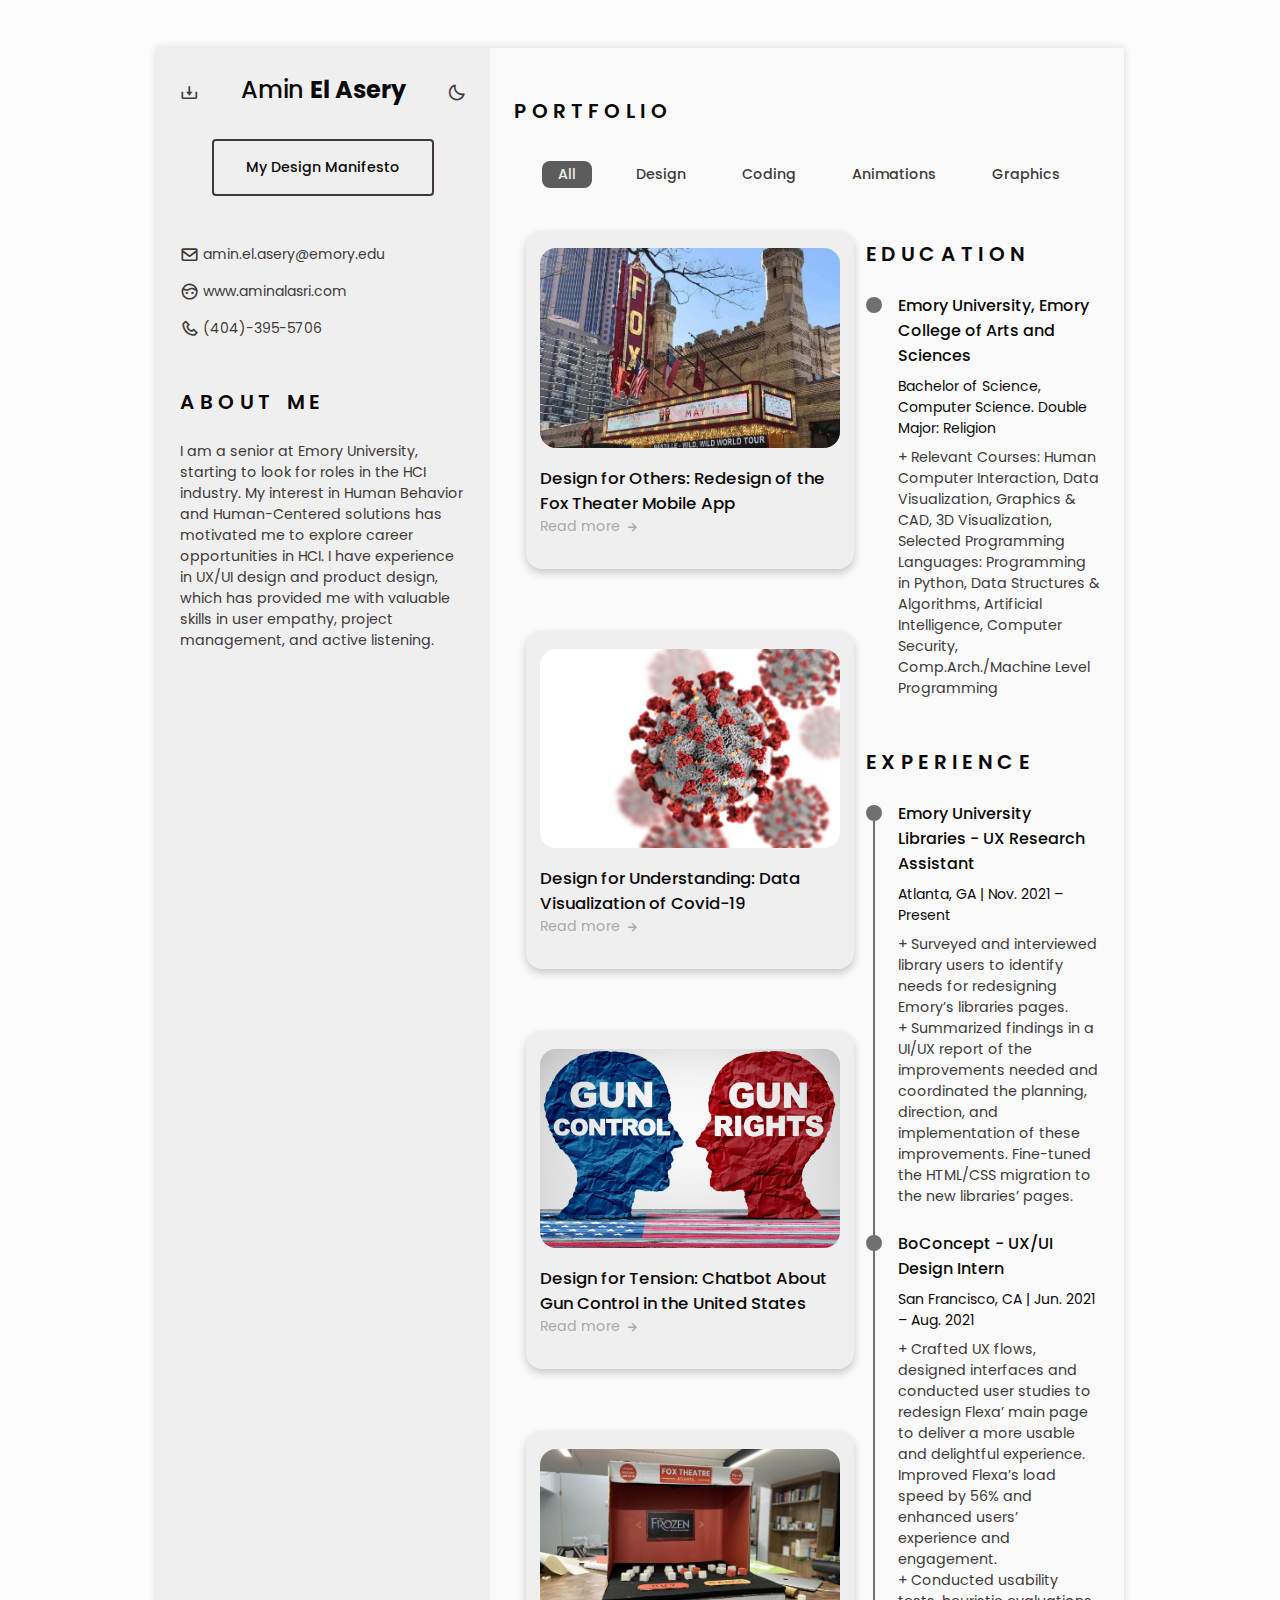
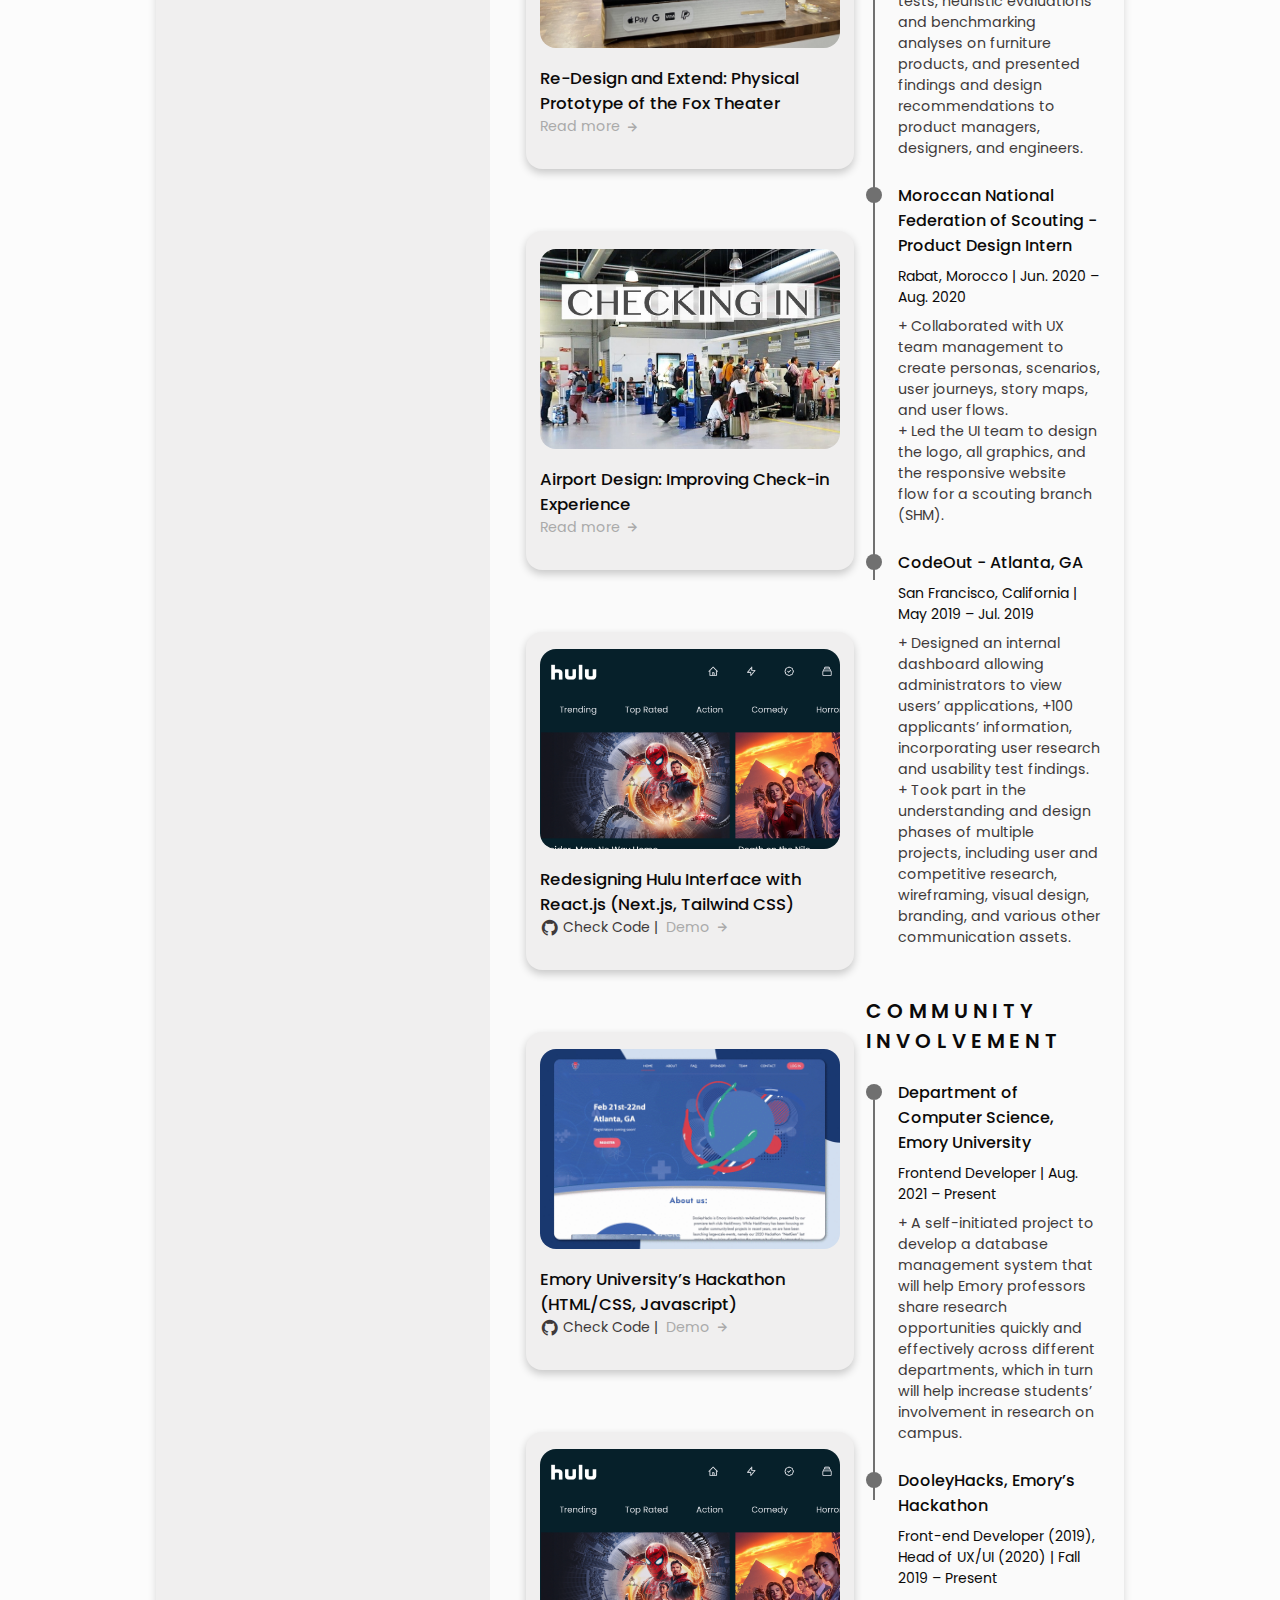
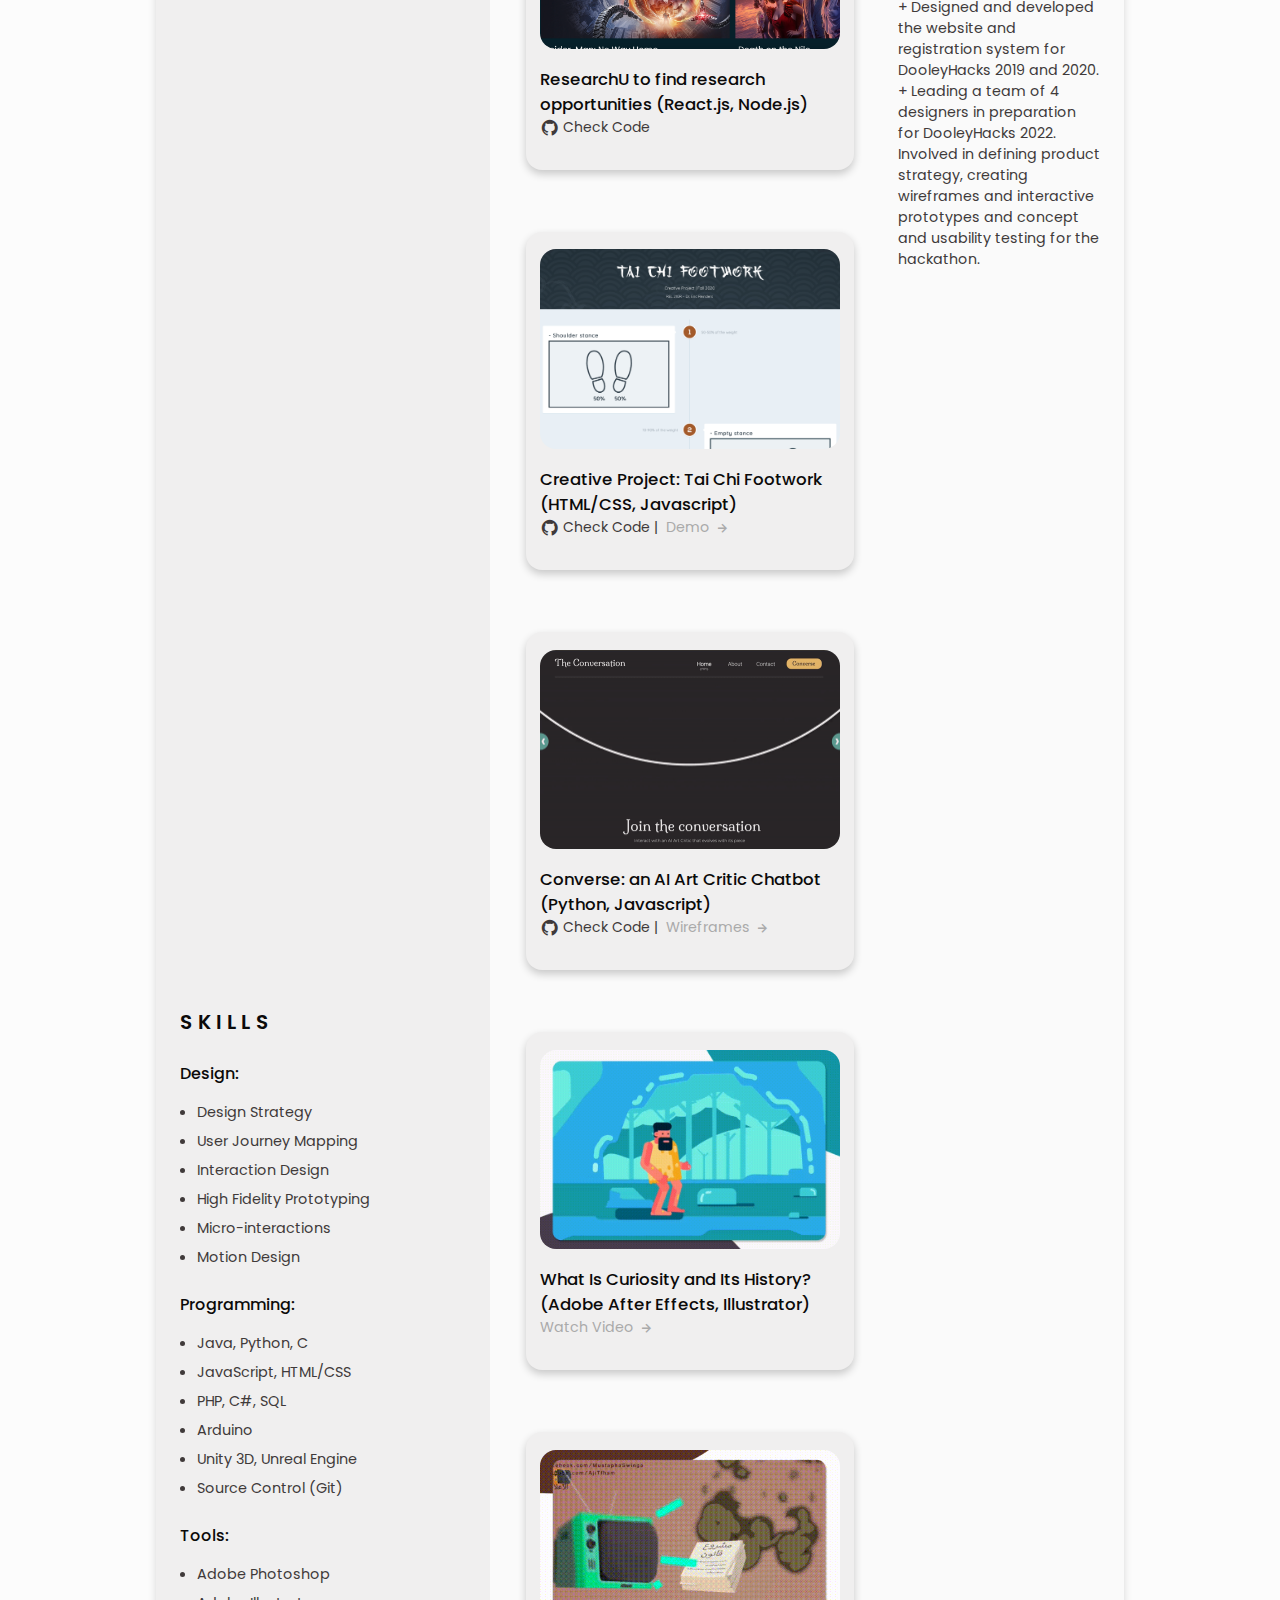
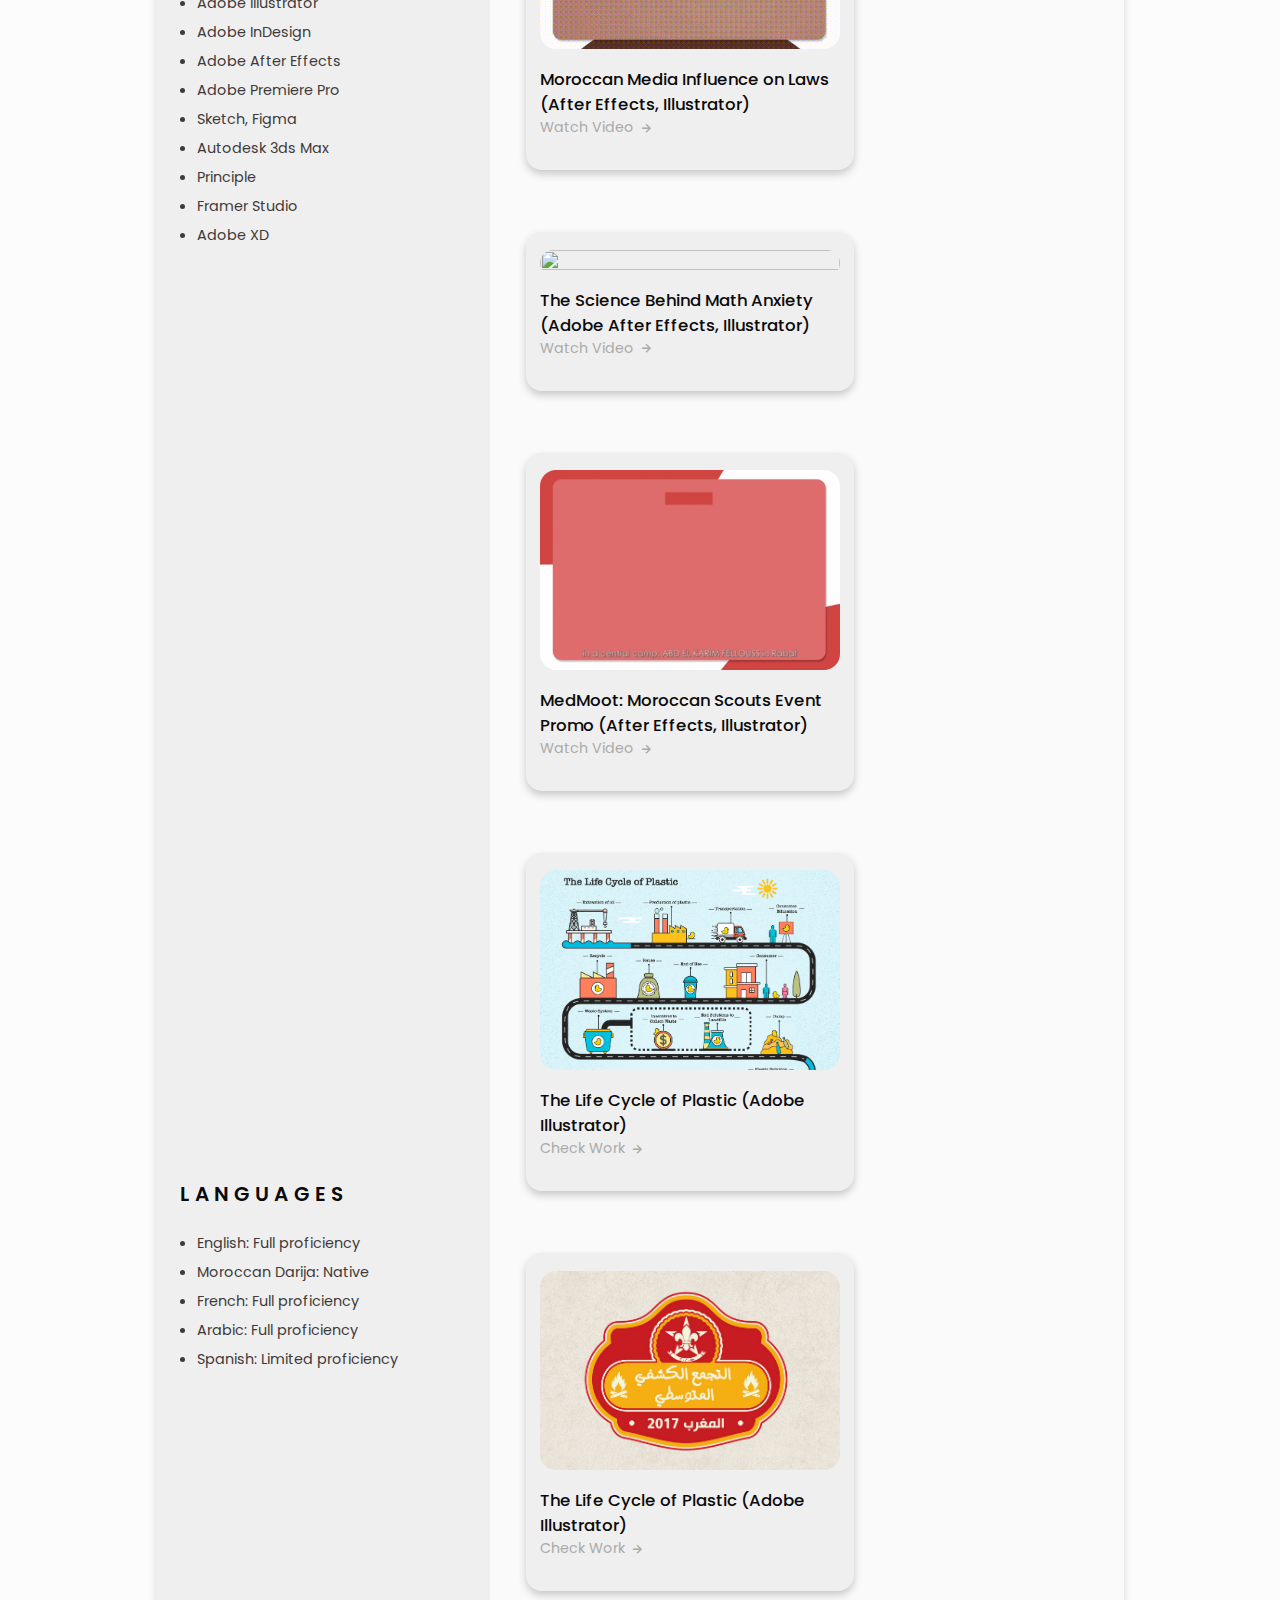
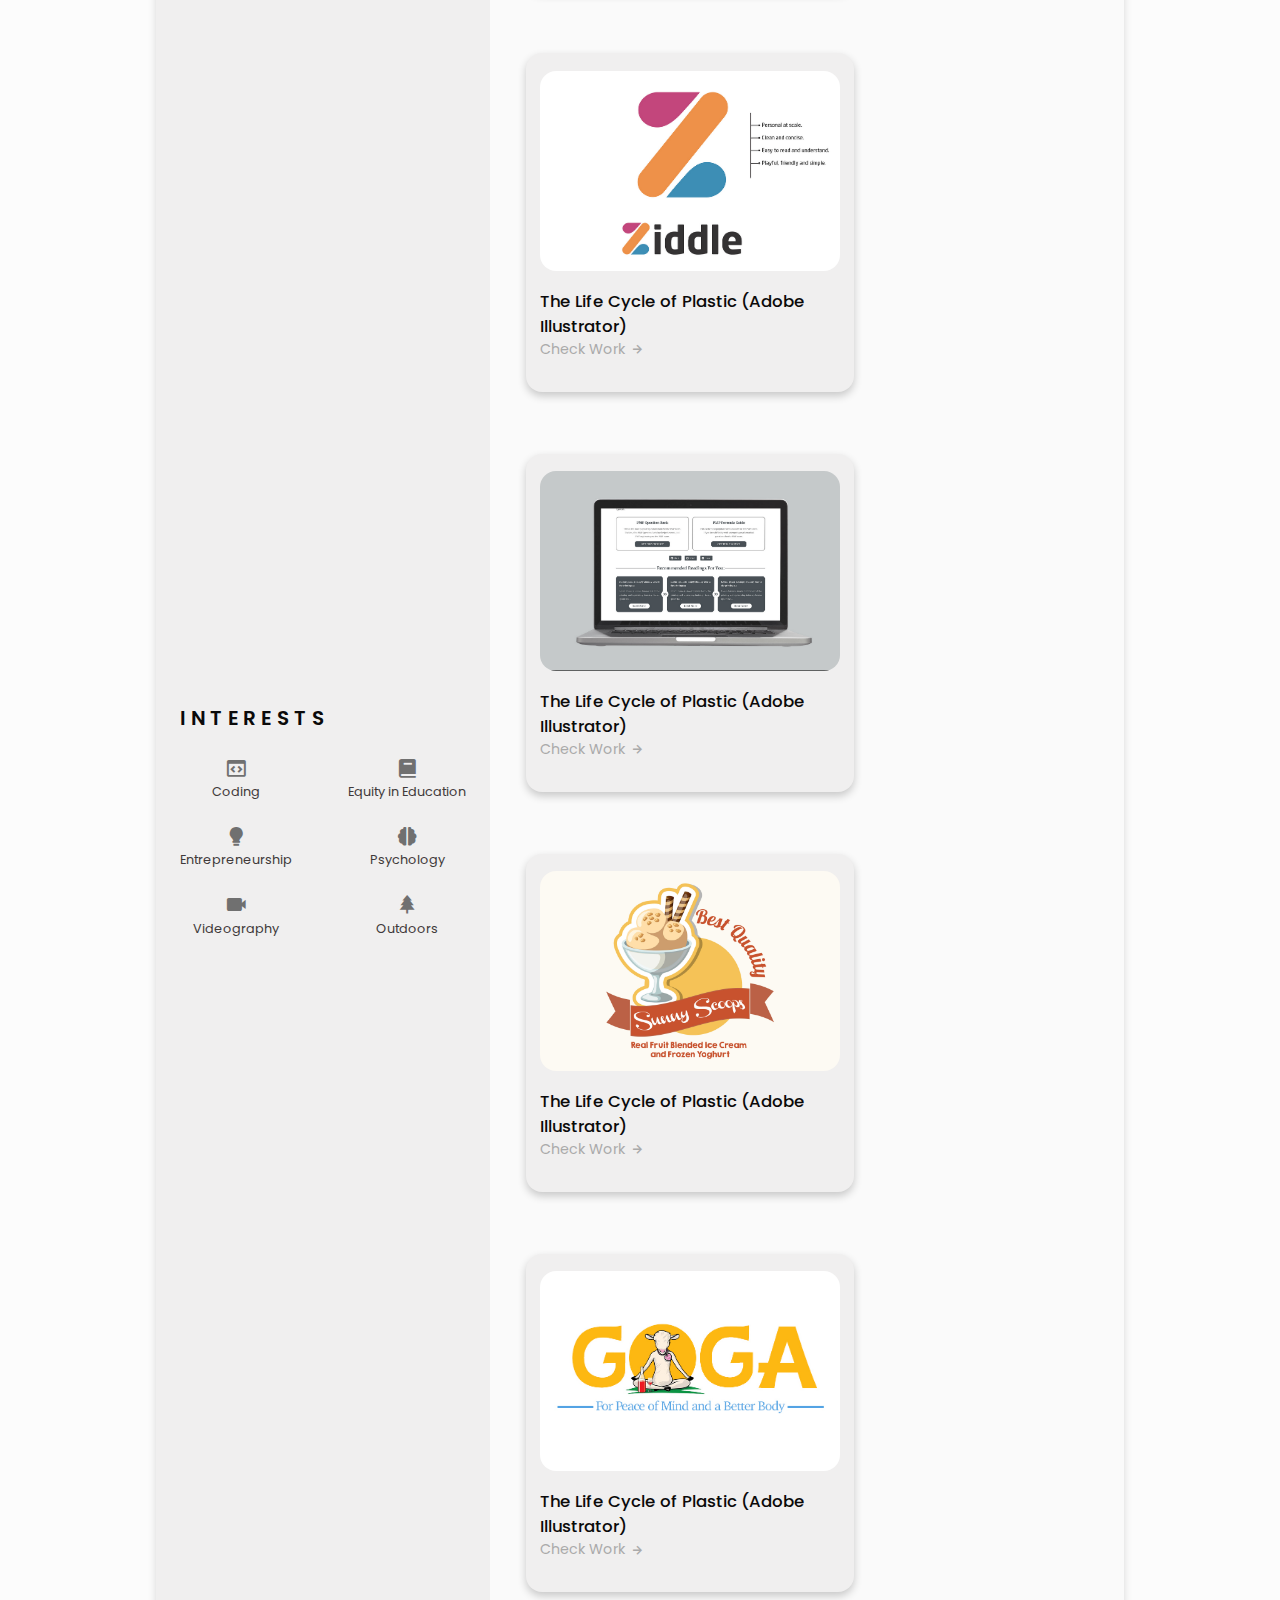
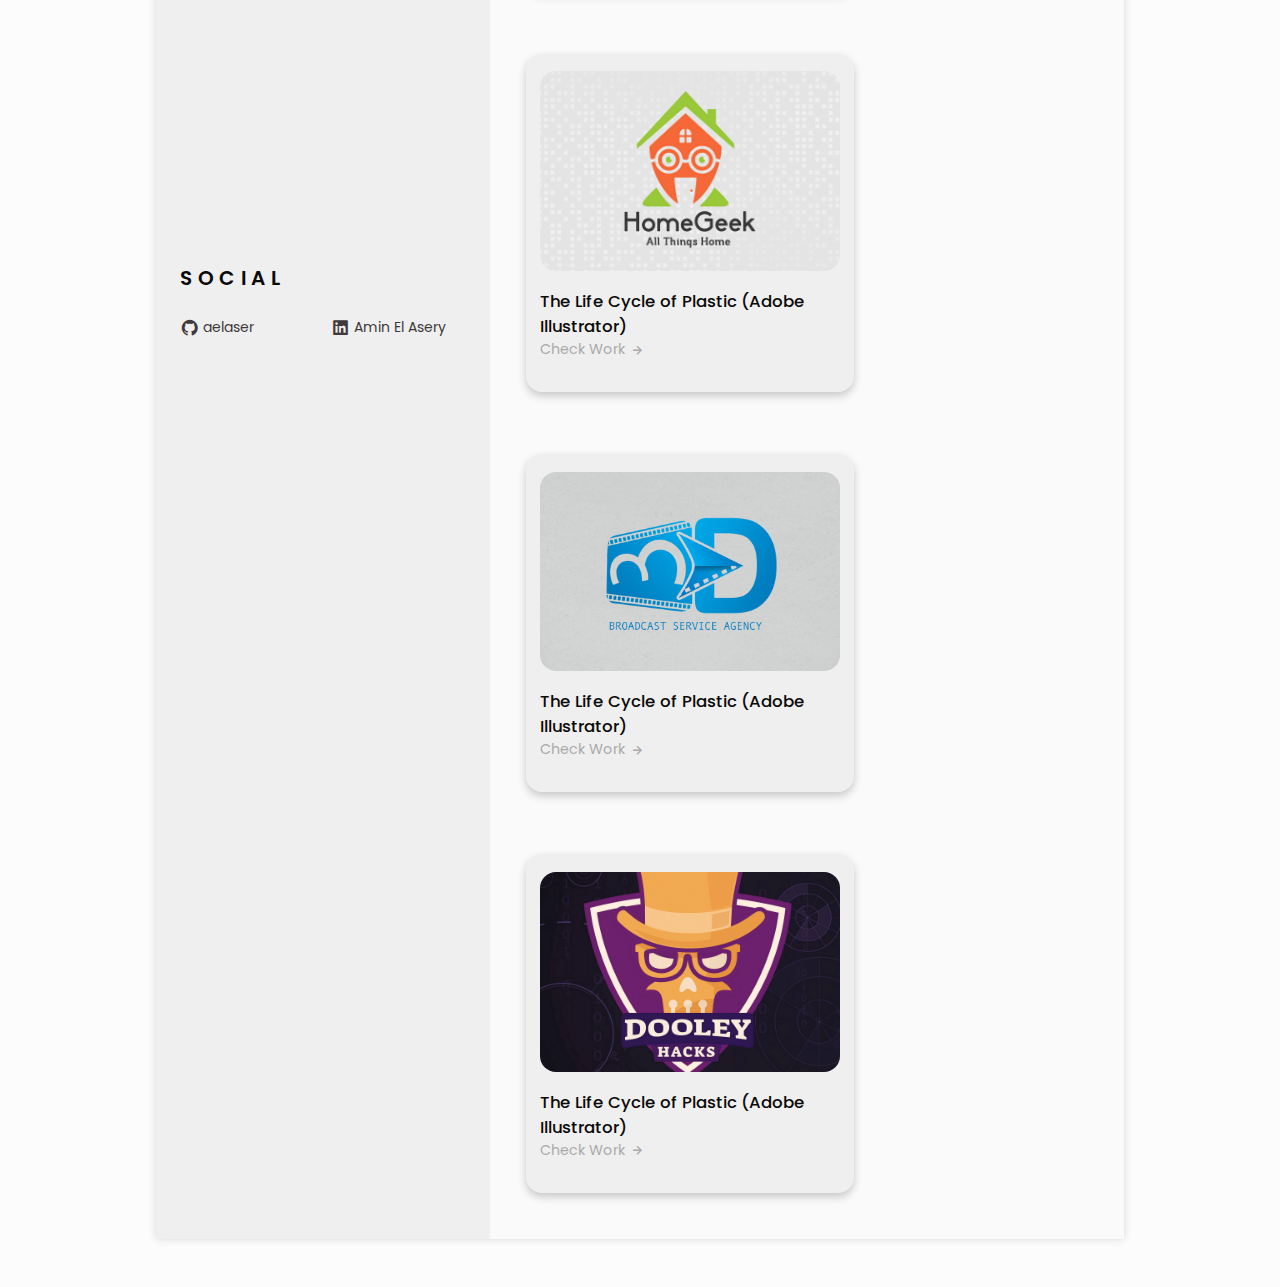
==== commit 75fb76e7: "init" ====
--- a/index.html
+++ b/index.html
@@ -298,9 +298,6 @@
                     
                         </div>
                     </section>
-                    
-
-                    
                 </div>
 
                 <div class="resume__right" id = "b">
@@ -320,7 +317,7 @@
                                 <div class="work__card  ">
                                     <img src="assets/img/fox.jpg" alt="" class="work__img">
                                     <h3 class="work__title">Design for Others: Redesign of the Fox Theater Mobile App</h3>
-                                    <a href="https://bit.ly/3rYHqMm" class="work__button">
+                                    <a href="https://bit.ly/3s9pz5y" class="work__button">
                                         Read more <i class="bx bx-right-arrow-alt work__icon"></i>
                                     </a>
                                 </div>
@@ -330,8 +327,8 @@
                             <div class = "slide flickity ux">
                                 <div class="work__card  ">
                                     <img src="assets/img/covid.jpg" alt="" class="work__img">
-                                    <h3 class="work__title">Design for Understanding: Data Visualization for the Understanding of the Covid-19 Pandemic</h3>
-                                    <a href="" class="work__button">
+                                    <h3 class="work__title">Design for Understanding: Data Visualization of Covid-19</h3>
+                                    <a href="https://bit.ly/3ybZJ4D" class="work__button">
                                         Read more <i class="bx bx-right-arrow-alt work__icon"></i>
                                     </a>
                                 </div>
@@ -340,8 +337,8 @@
                             <div class = "slide flickity ux">
                                 <div class="work__card  ">
                                     <img src="assets/img/control.png" alt="" class="work__img">
-                                    <h3 class="work__title">Design for Tension: Converse with a Chatbot About Gun Control in the US</h3>
-                                    <a href="" class="work__button">
+                                    <h3 class="work__title">Design for Tension: Chatbot About Gun Control in the United States</h3>
+                                    <a href="https://bit.ly/3MKgKqM" class="work__button">
                                         Read more <i class="bx bx-right-arrow-alt work__icon"></i>
                                     </a>
                                 </div>
@@ -350,8 +347,8 @@
                             <div class = "slide flickity ux">
                                 <div class="work__card  ">
                                     <img src="assets/img/red.jpg" alt="" class="work__img">
-                                    <h3 class="work__title">Re-Design and Extend: Design of a Physical Prototype of the Fox Theater</h3>
-                                    <a href="" class="work__button">
+                                    <h3 class="work__title">Re-Design and Extend: Physical Prototype of the Fox Theater</h3>
+                                    <a href="https://bit.ly/3sbZjYt" class="work__button">
                                         Read more <i class="bx bx-right-arrow-alt work__icon"></i>
                                     </a>
                                 </div>
@@ -361,7 +358,7 @@
                                 <div class="work__card ">
                                     <img src="assets/img/checkin.jpg" alt="" class="work__img">
                                     <h3 class="work__title">Airport Design: Improving Check-in Experience</h3>
-                                    <a href="" class="work__button"  target="_blank">
+                                    <a href="https://bit.ly/3P7g2Gj" class="work__button"  target="_blank">
                                         Read more <i class="bx bx-right-arrow-alt work__icon"></i>
                                     </a>
                                 </div>
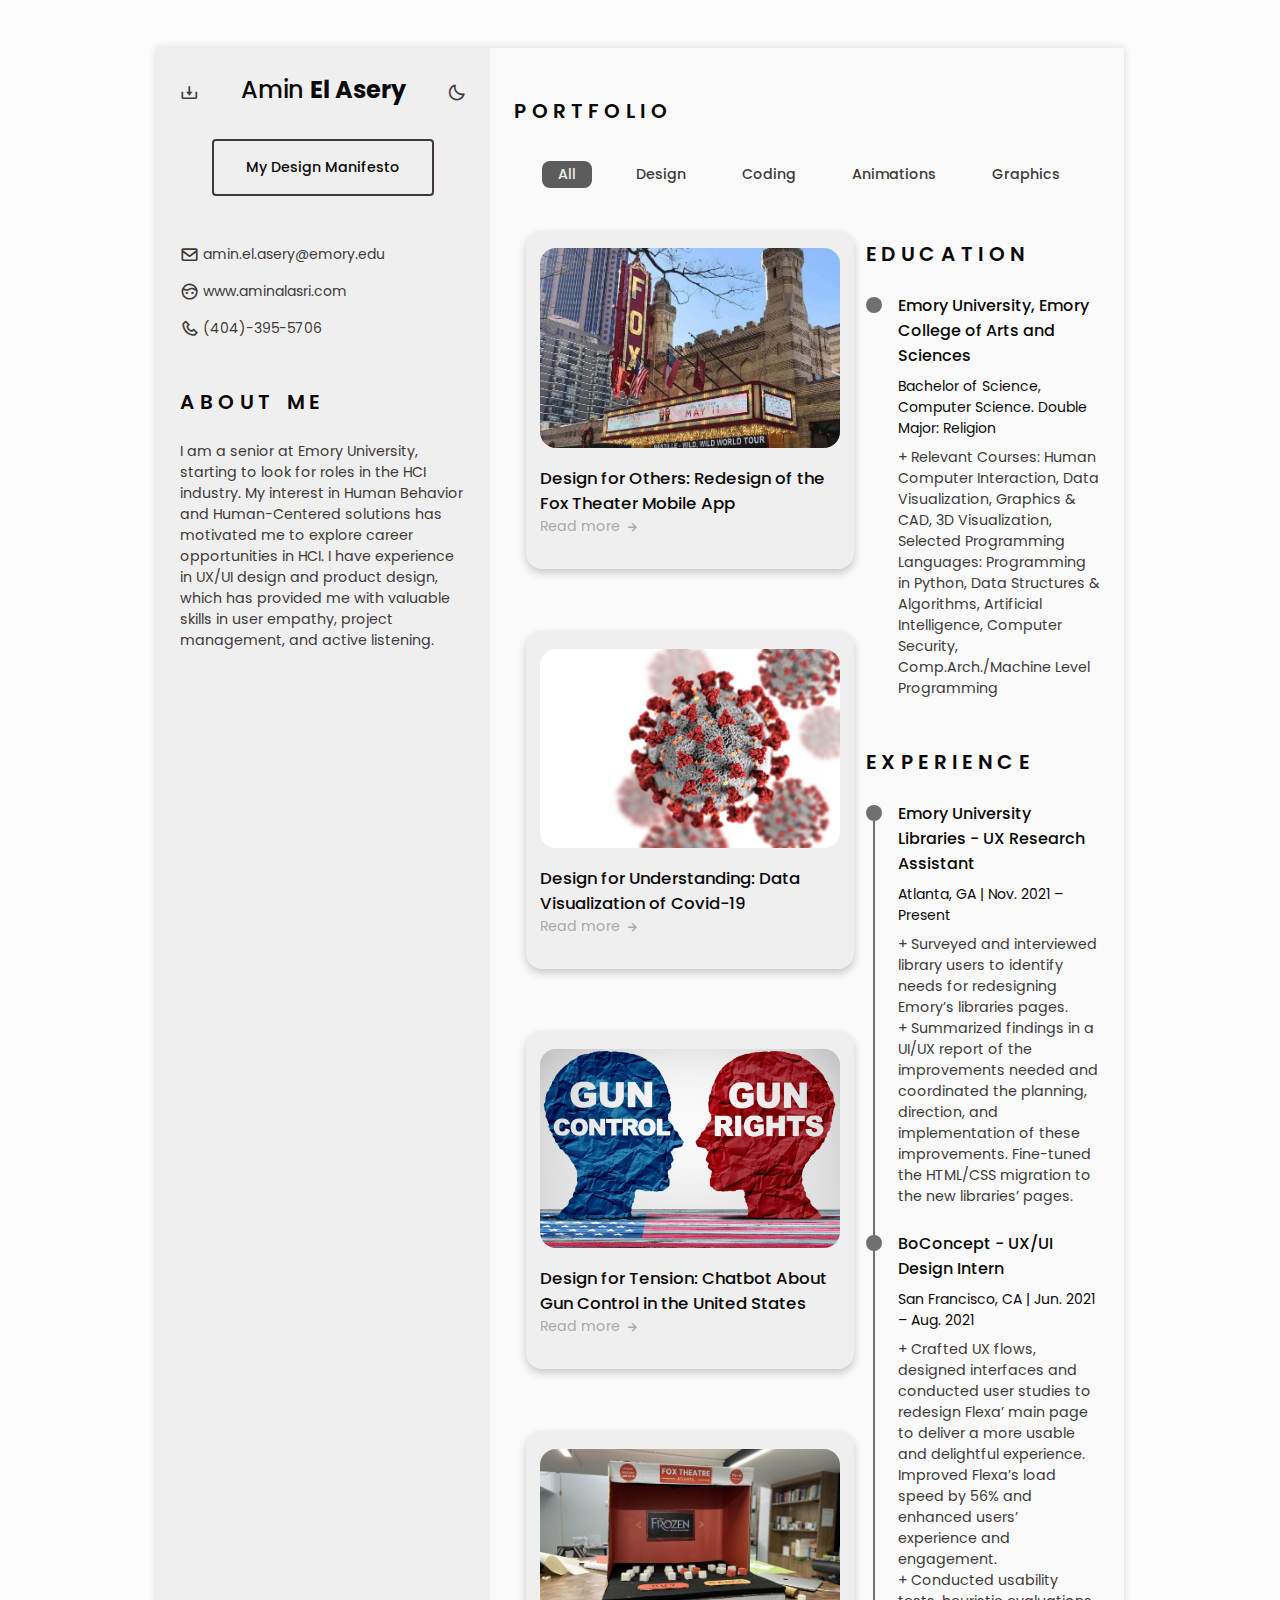
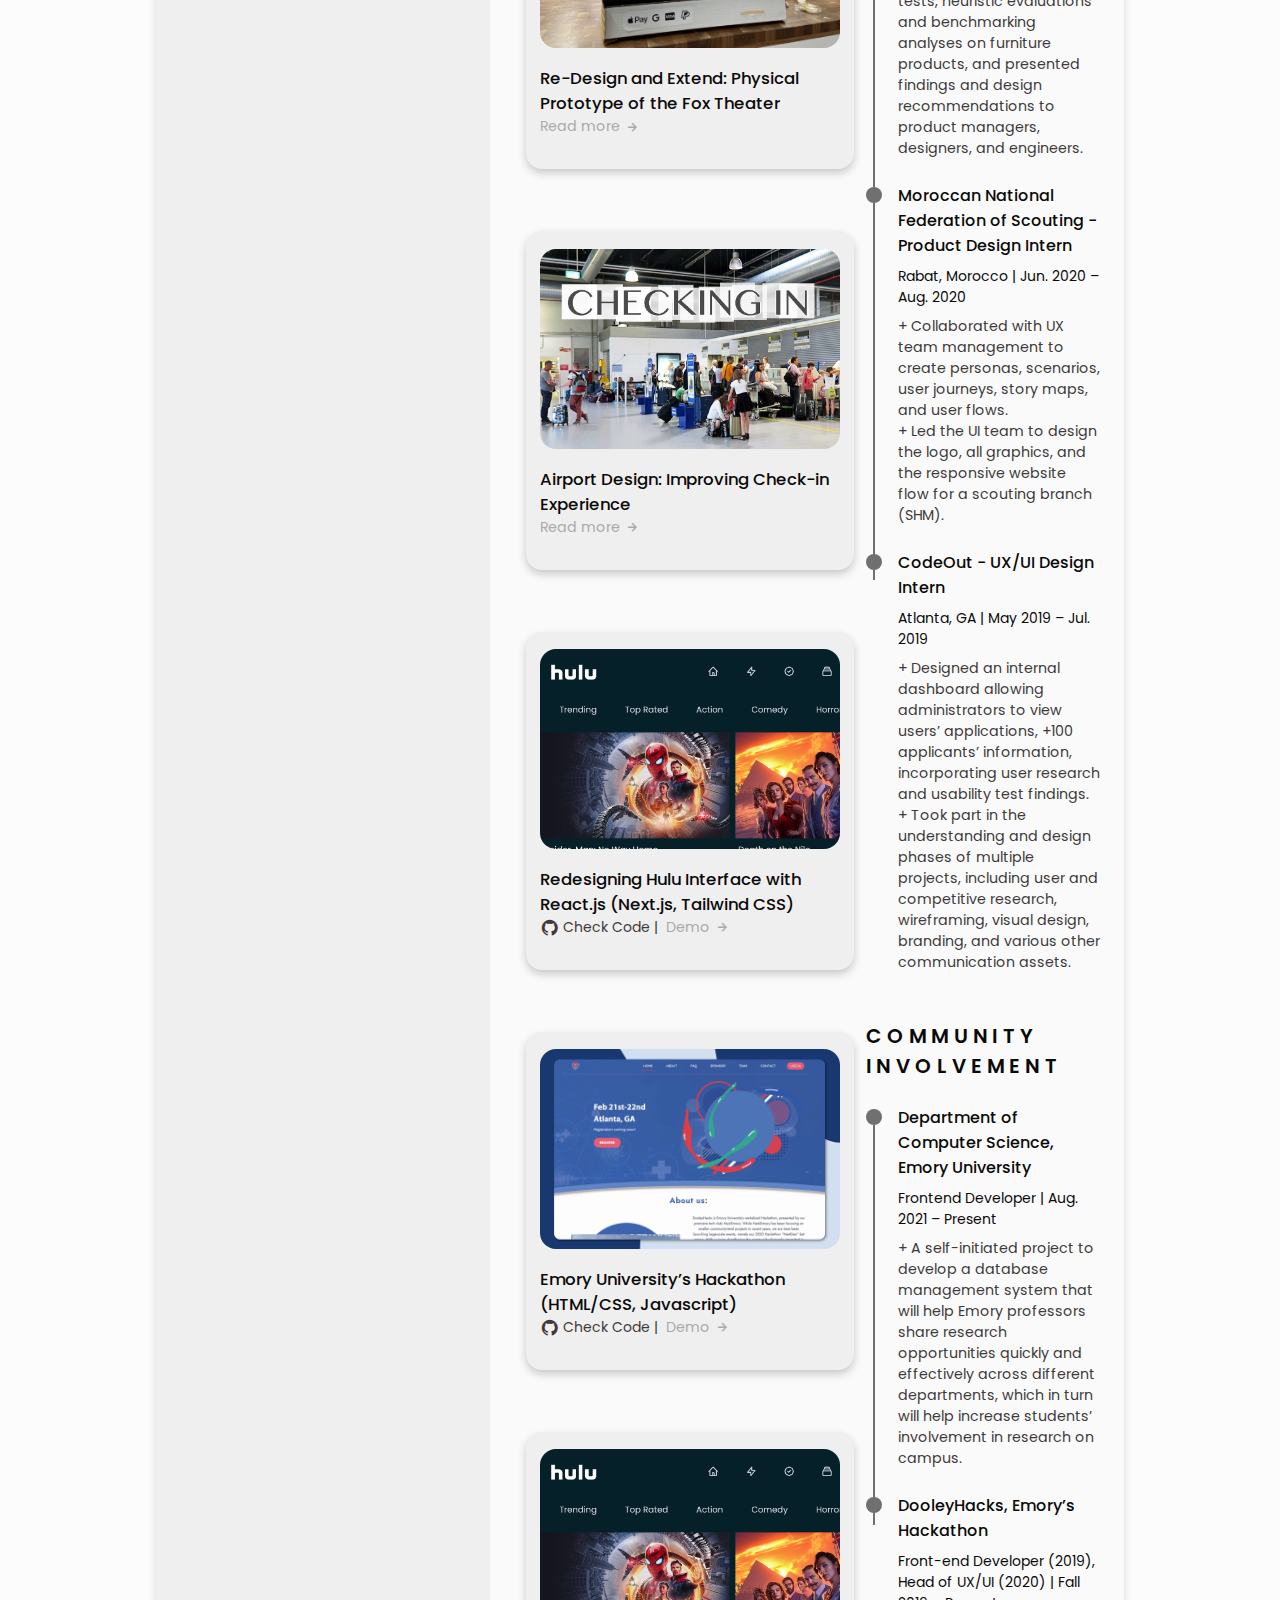
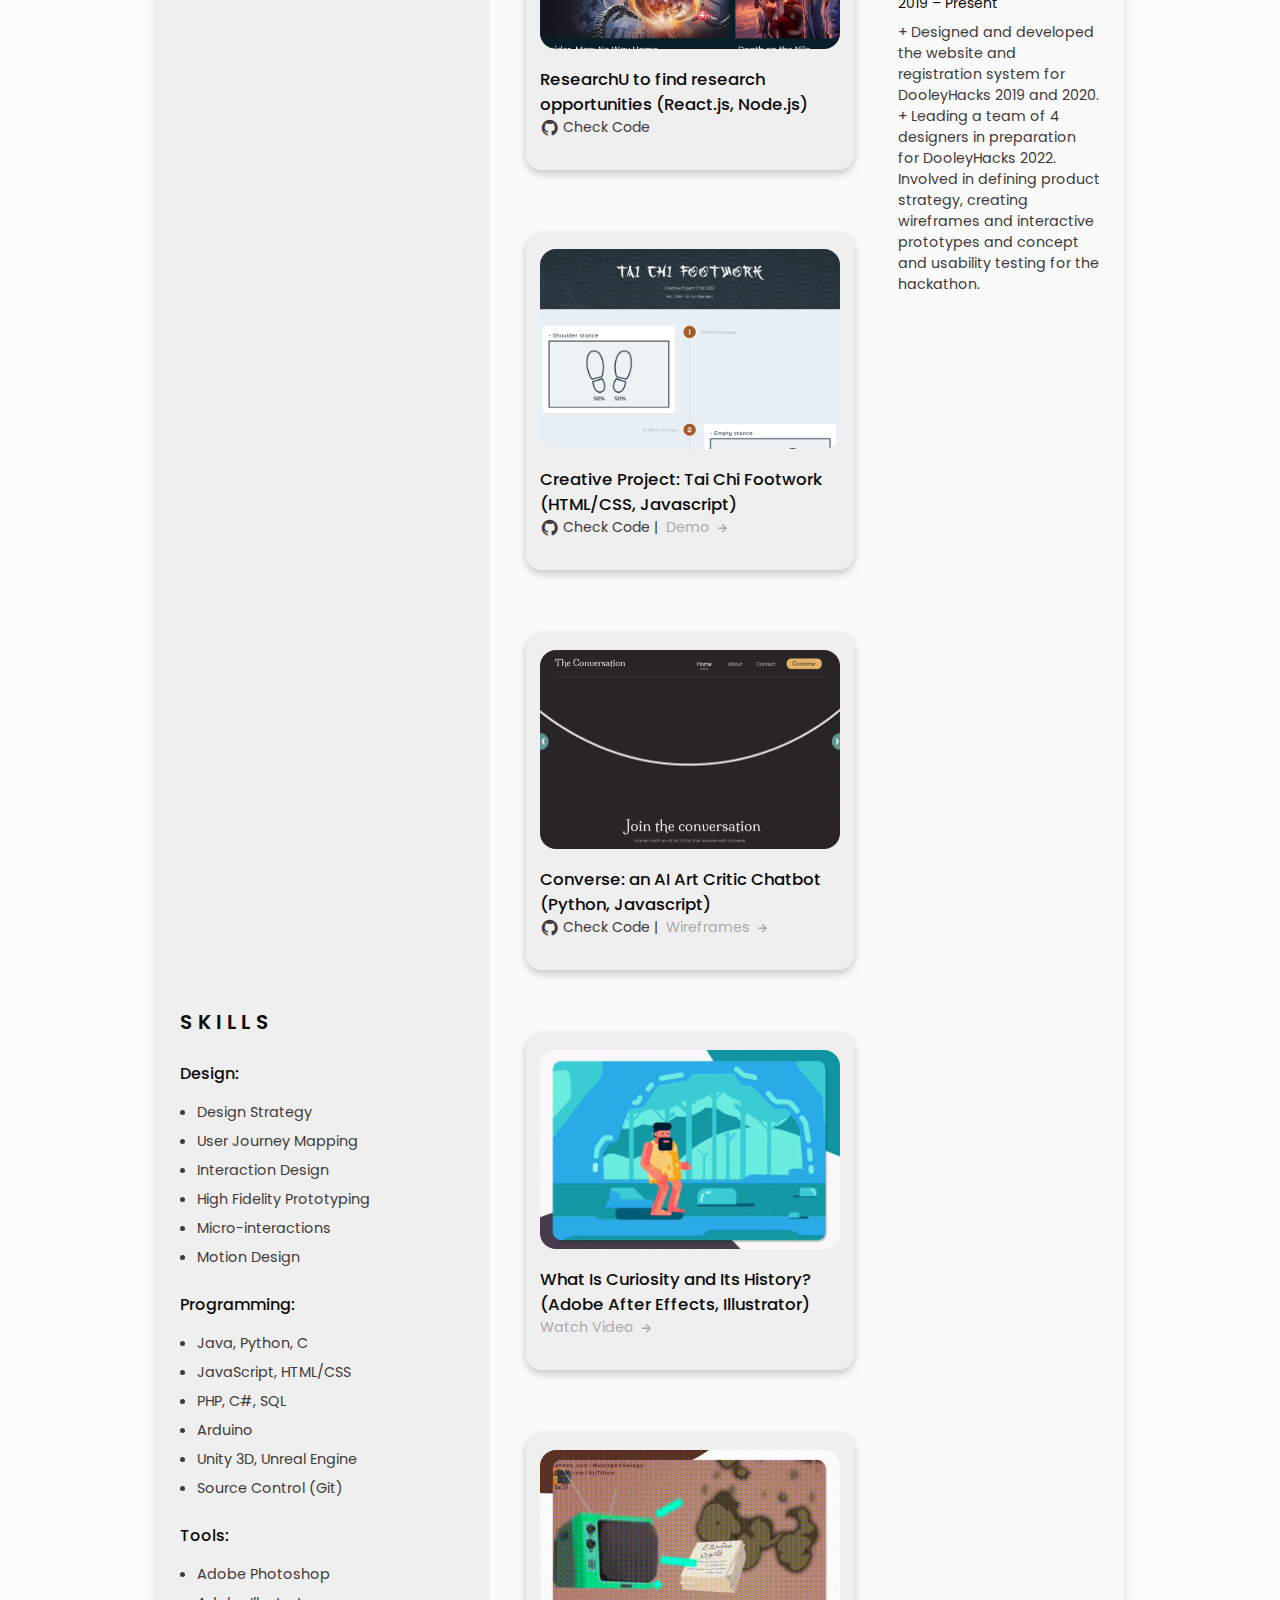
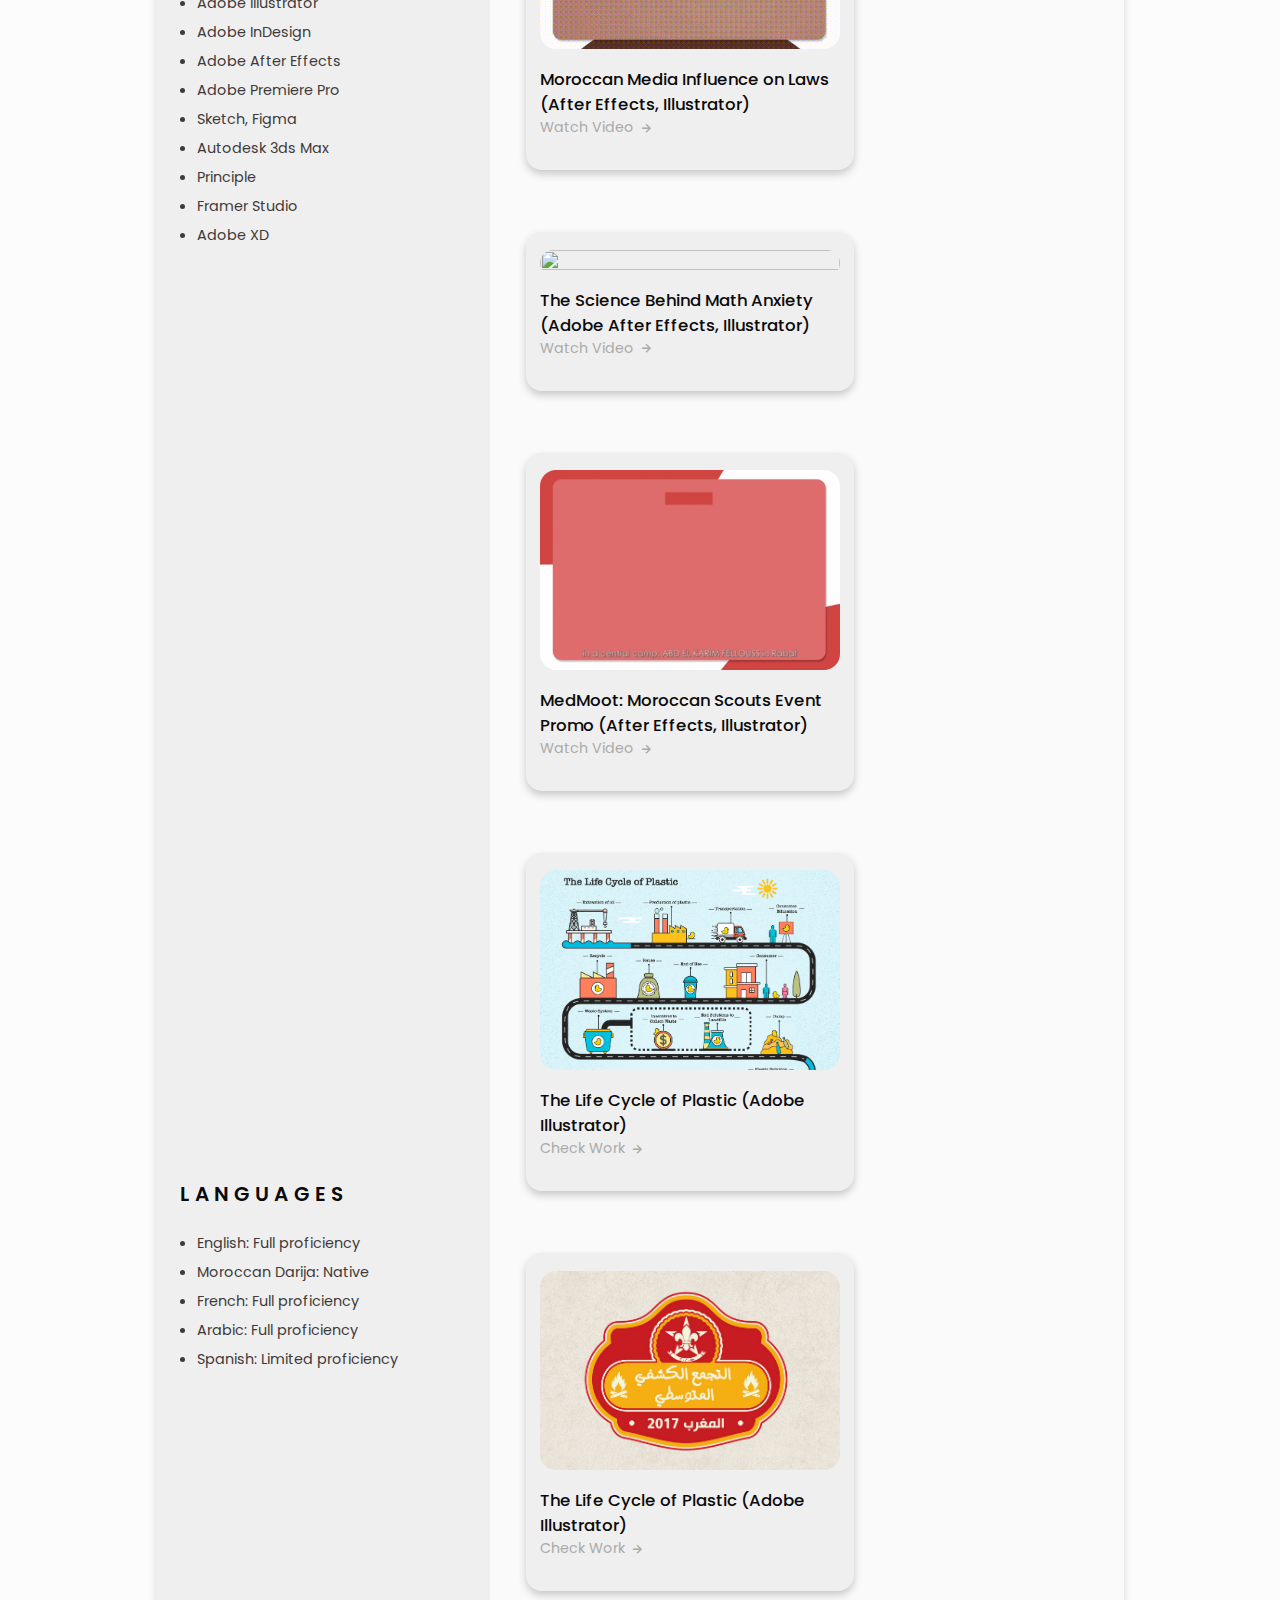
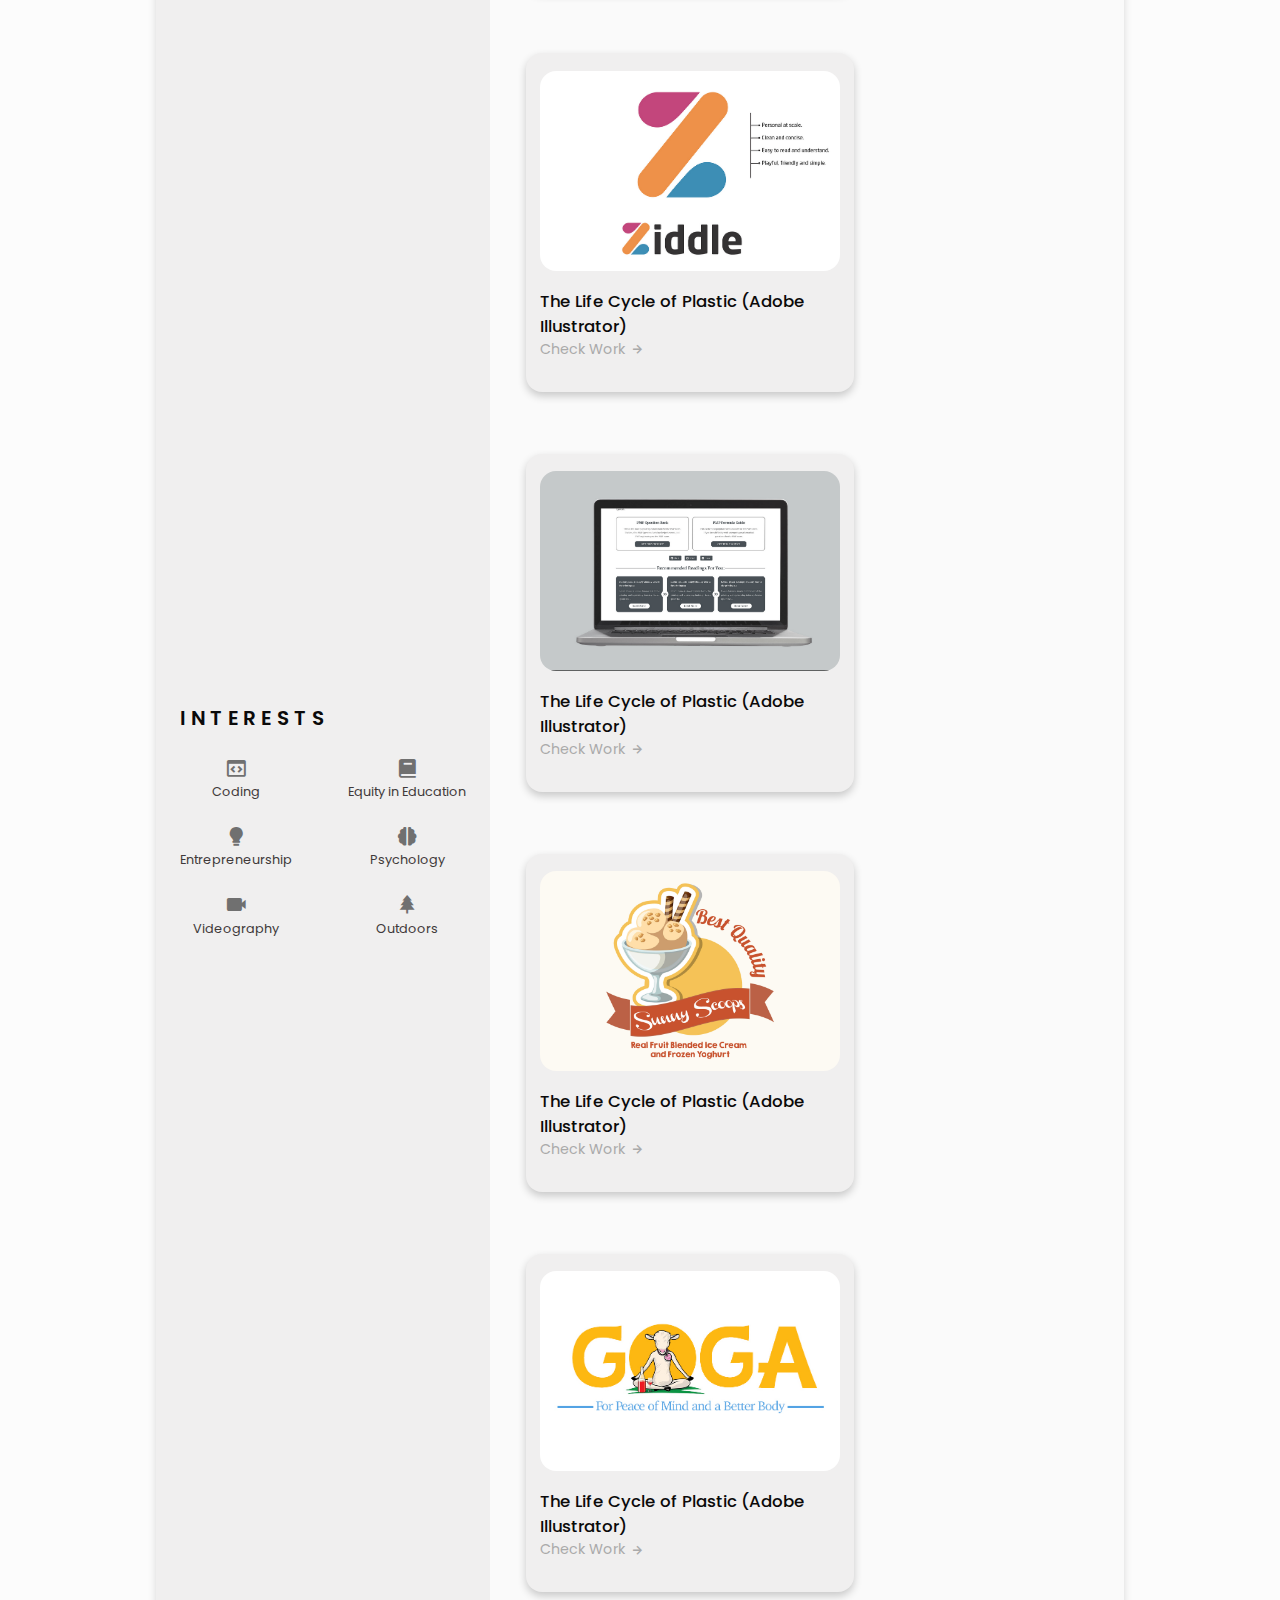
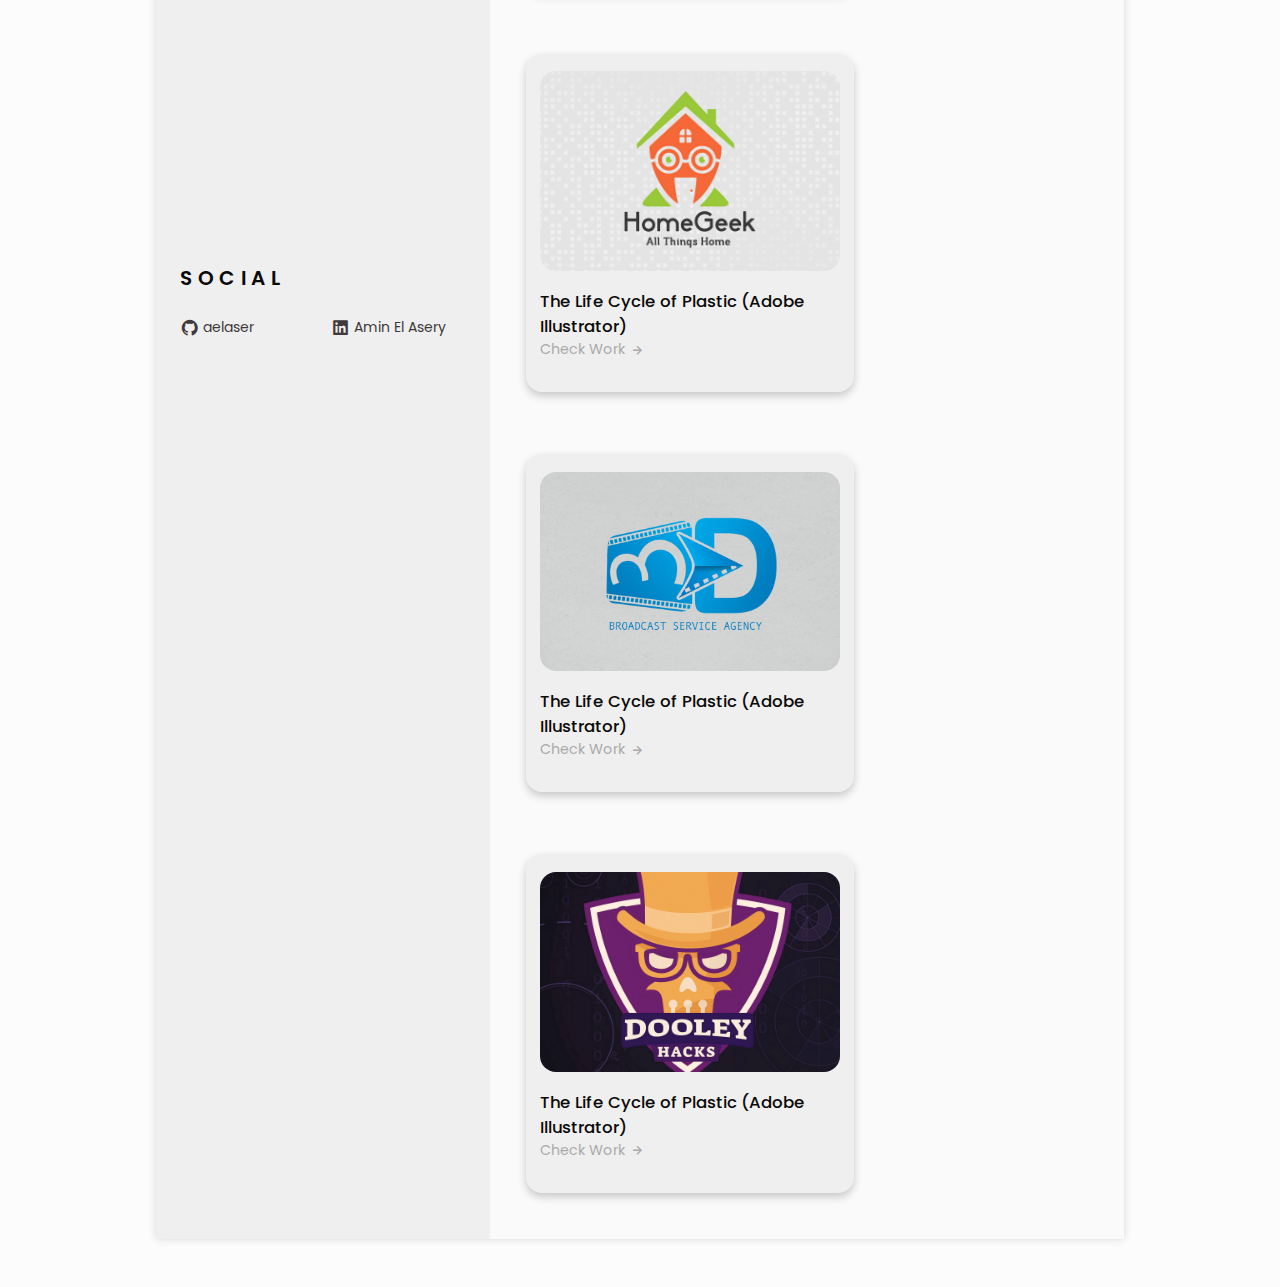
==== commit 95486af0: "init" ====
--- a/index.html
+++ b/index.html
@@ -646,8 +646,8 @@
                                 </div>
                                 
                                 <div class="experience__data bd-grid">
-                                    <h3 class="experience__title">CodeOut - Atlanta, GA</h3>
-                                    <span class="experience__company">San Francisco, California | May 2019 – Jul. 2019</span>
+                                    <h3 class="experience__title">CodeOut - UX/UI Design Intern</h3>
+                                    <span class="experience__company">Atlanta, GA | May 2019 – Jul. 2019</span>
                                     <p class="experience__description">+ Designed an internal dashboard allowing administrators to view users’ applications, +100 applicants’ information, incorporating user research and usability test findings.
                                         <br>+ Took part in the understanding and design phases of multiple projects, including user and competitive research, wireframing, visual design, branding, and various other communication assets.</p>
                                 </div>
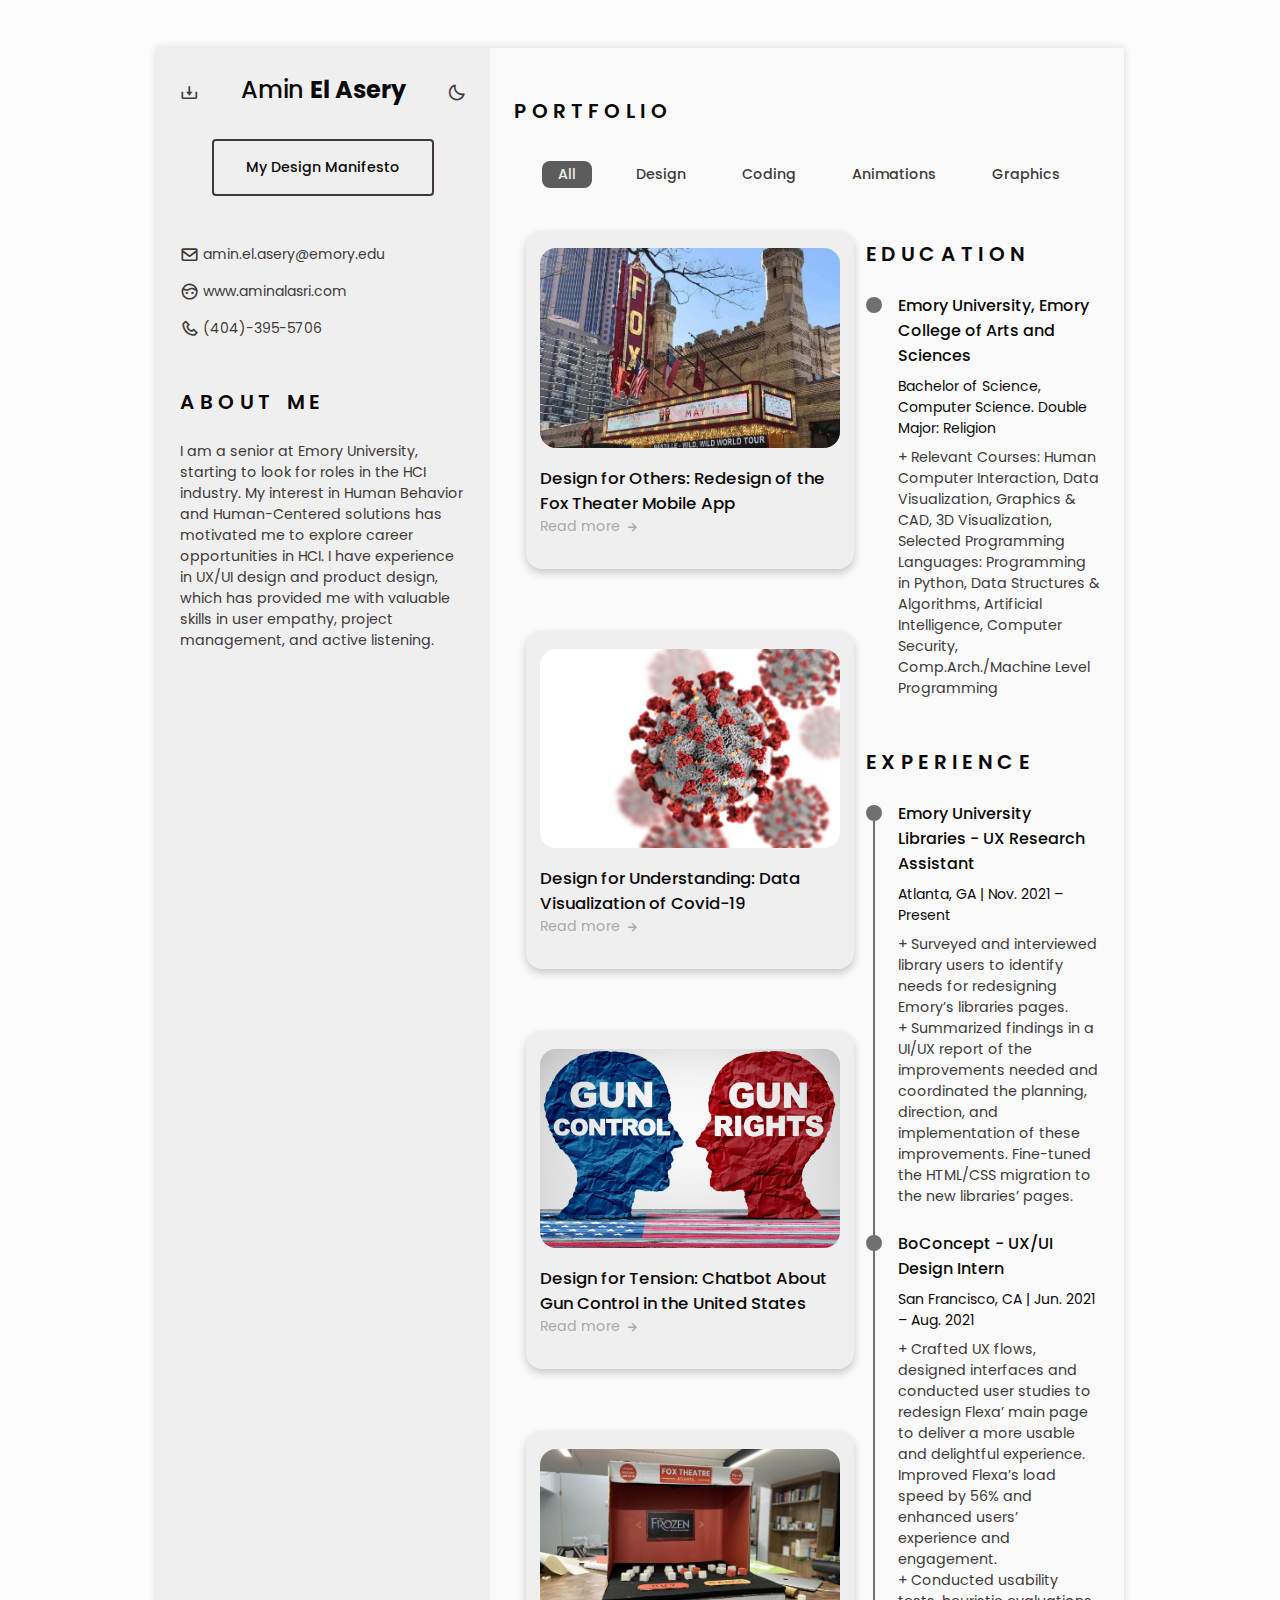
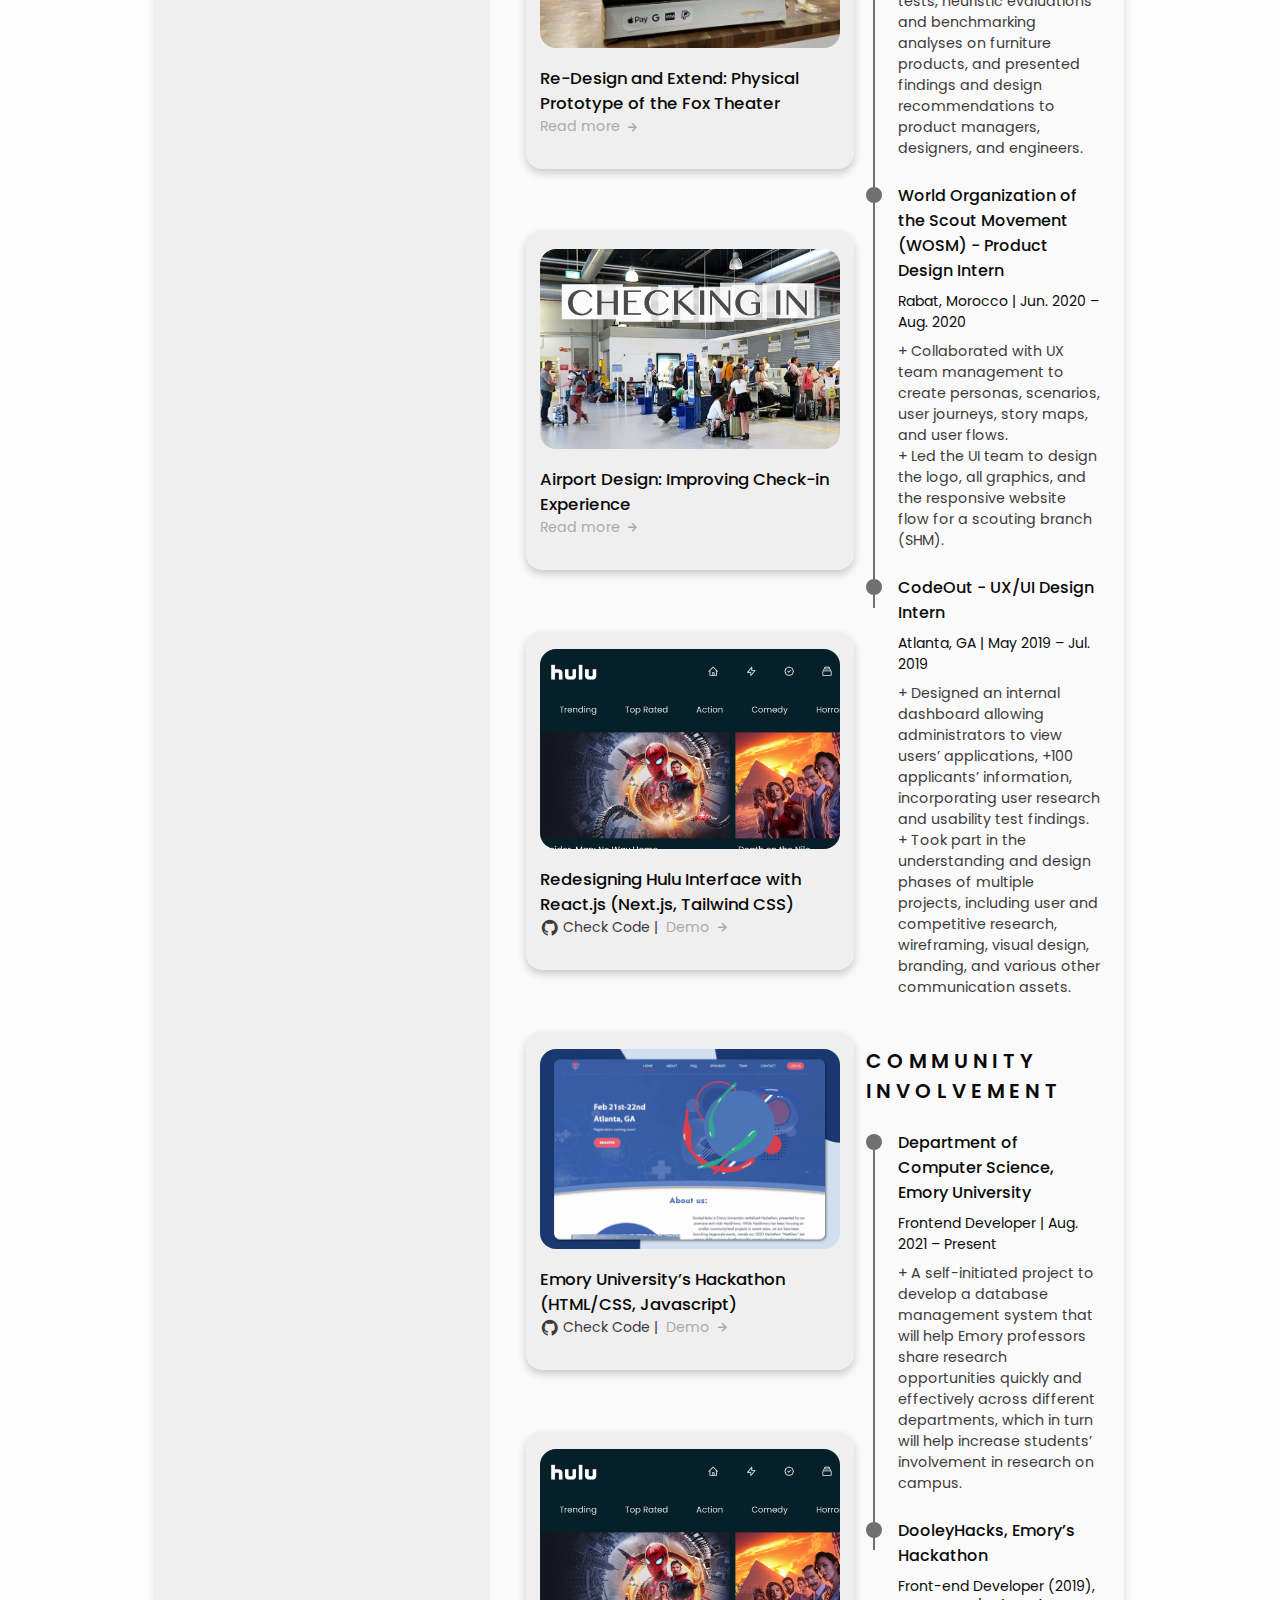
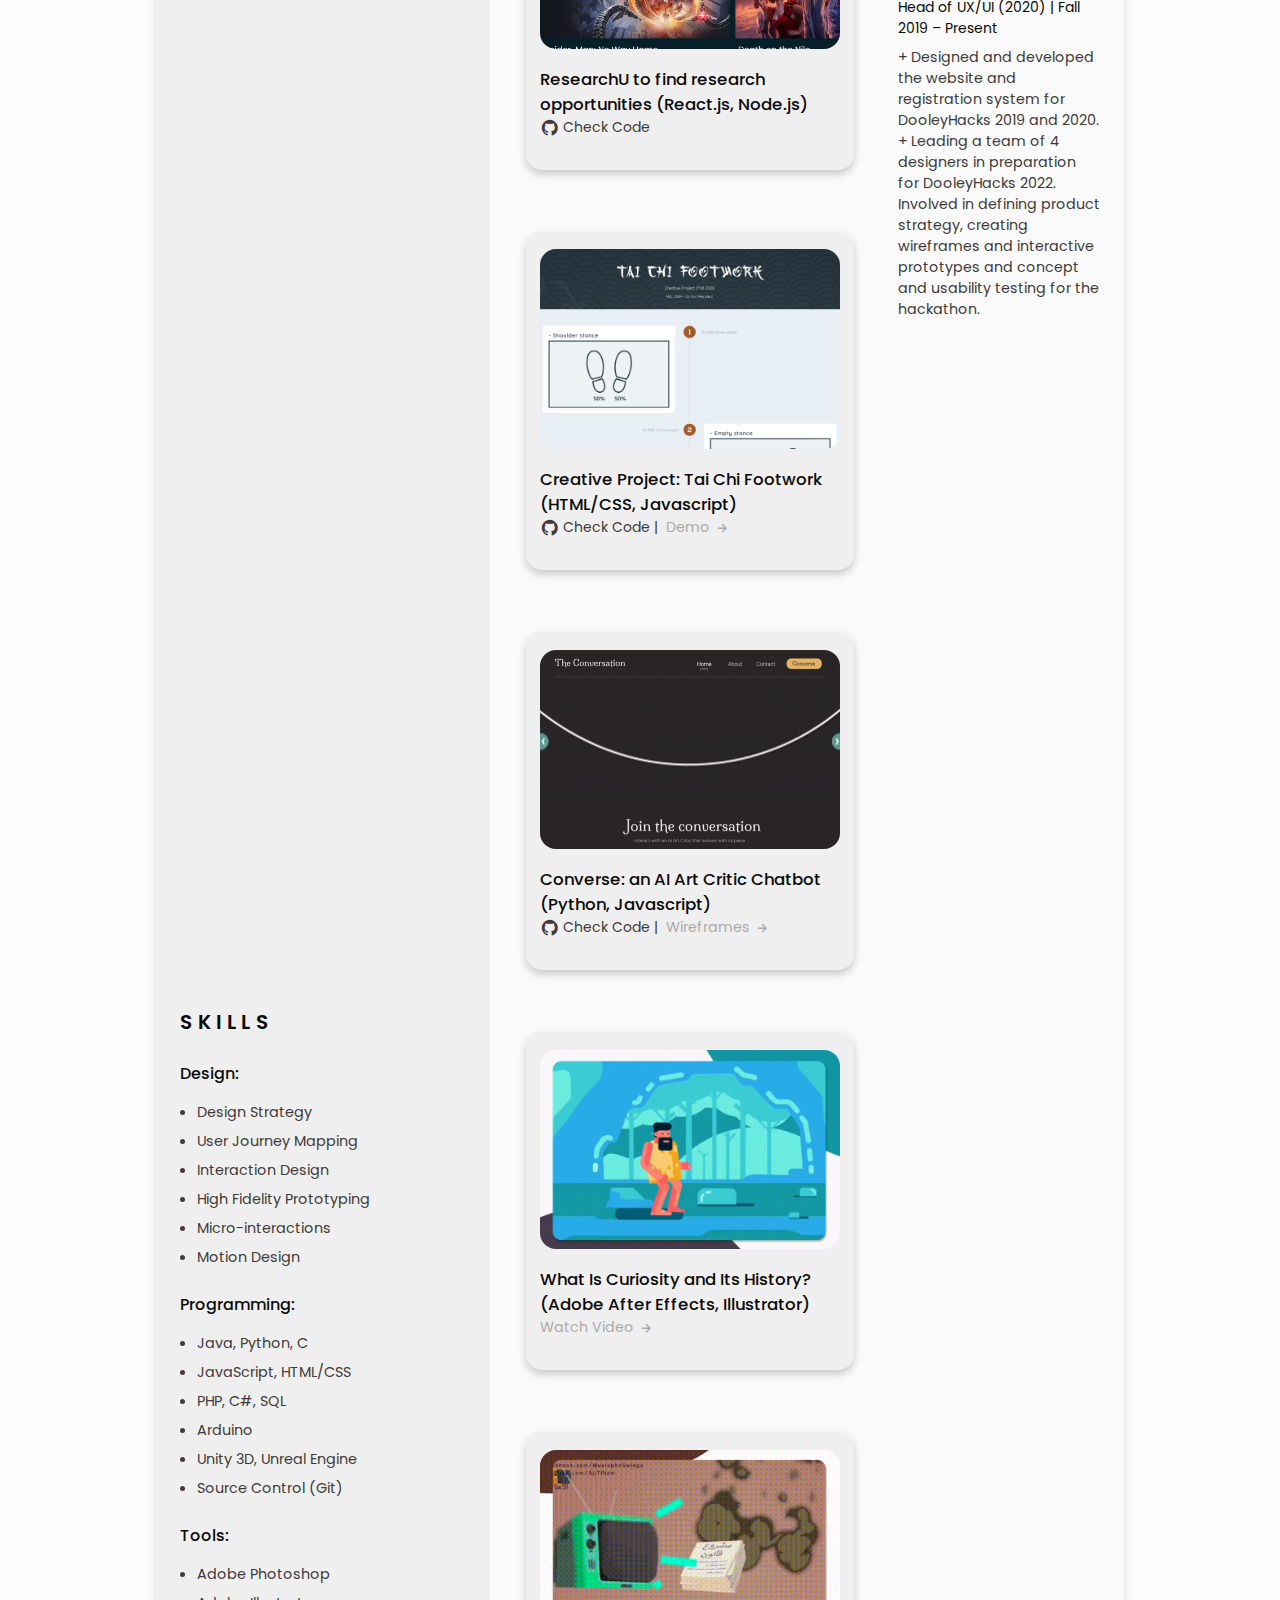
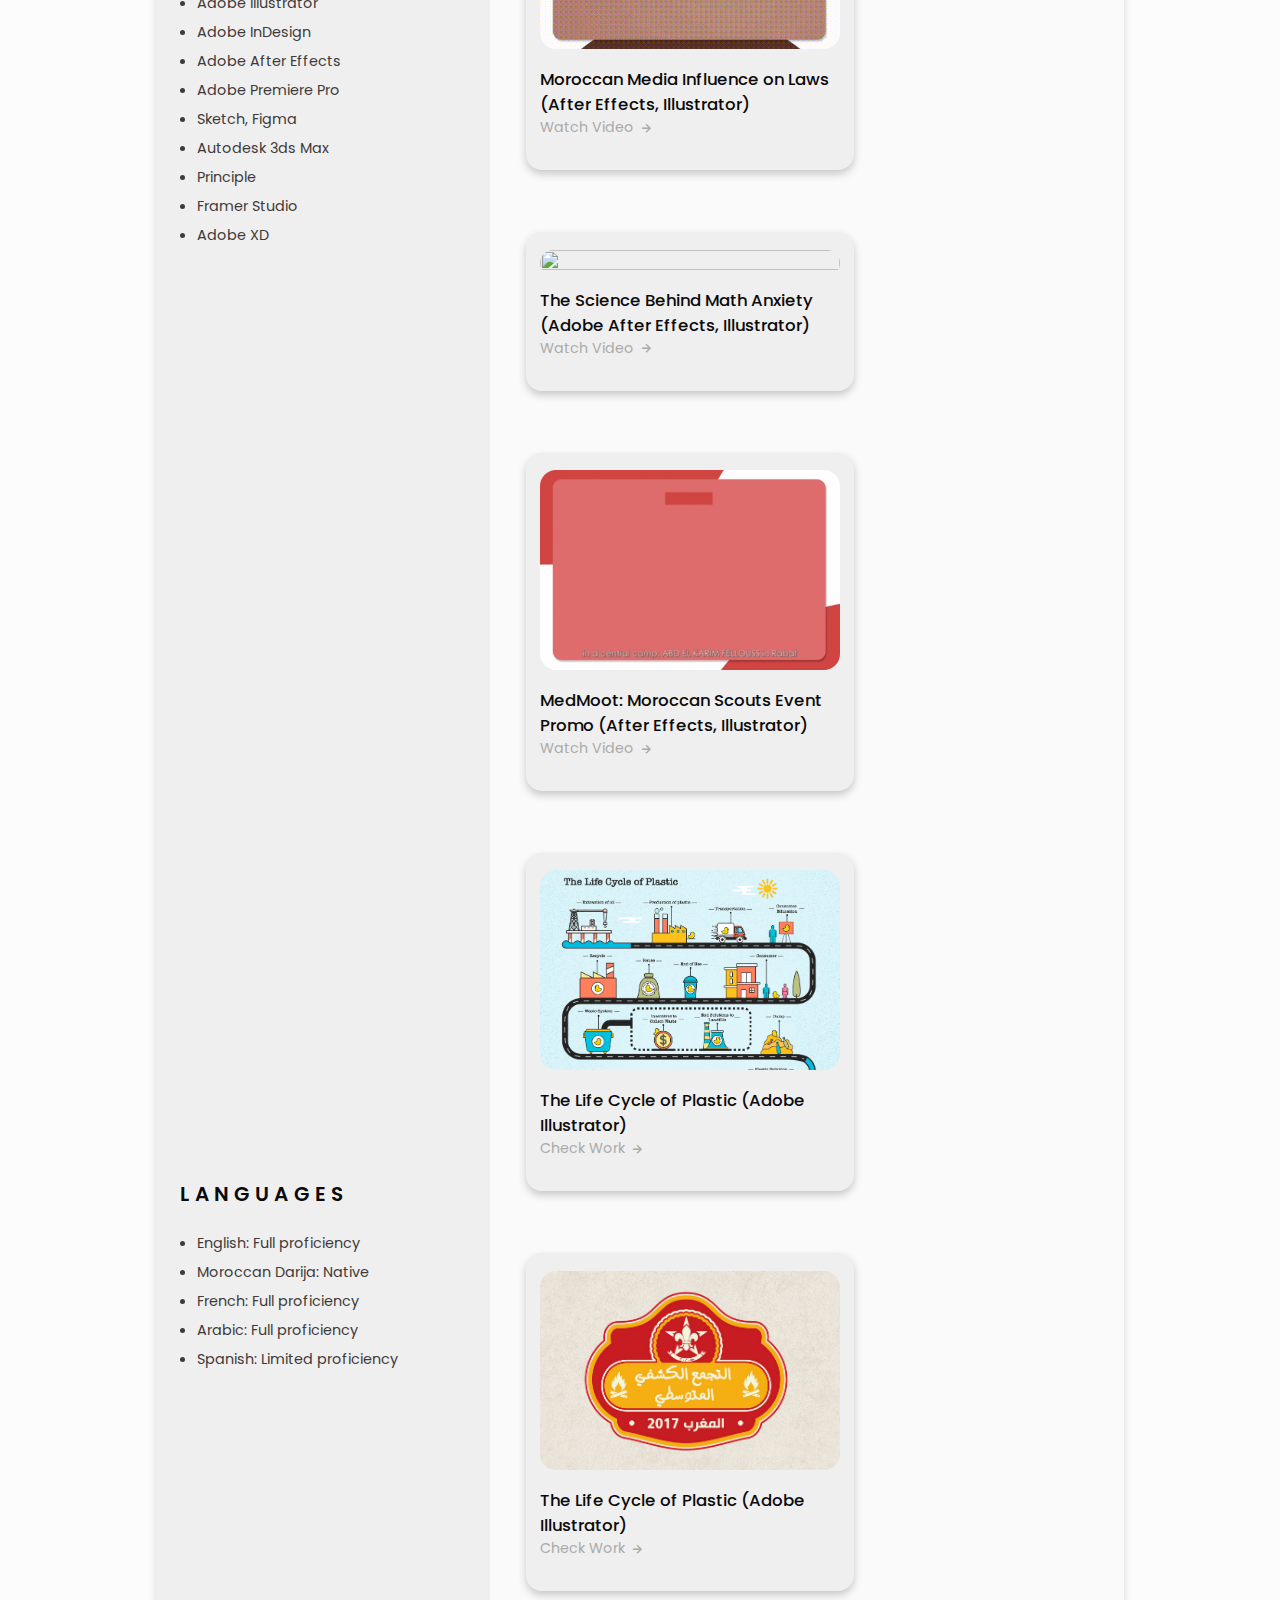
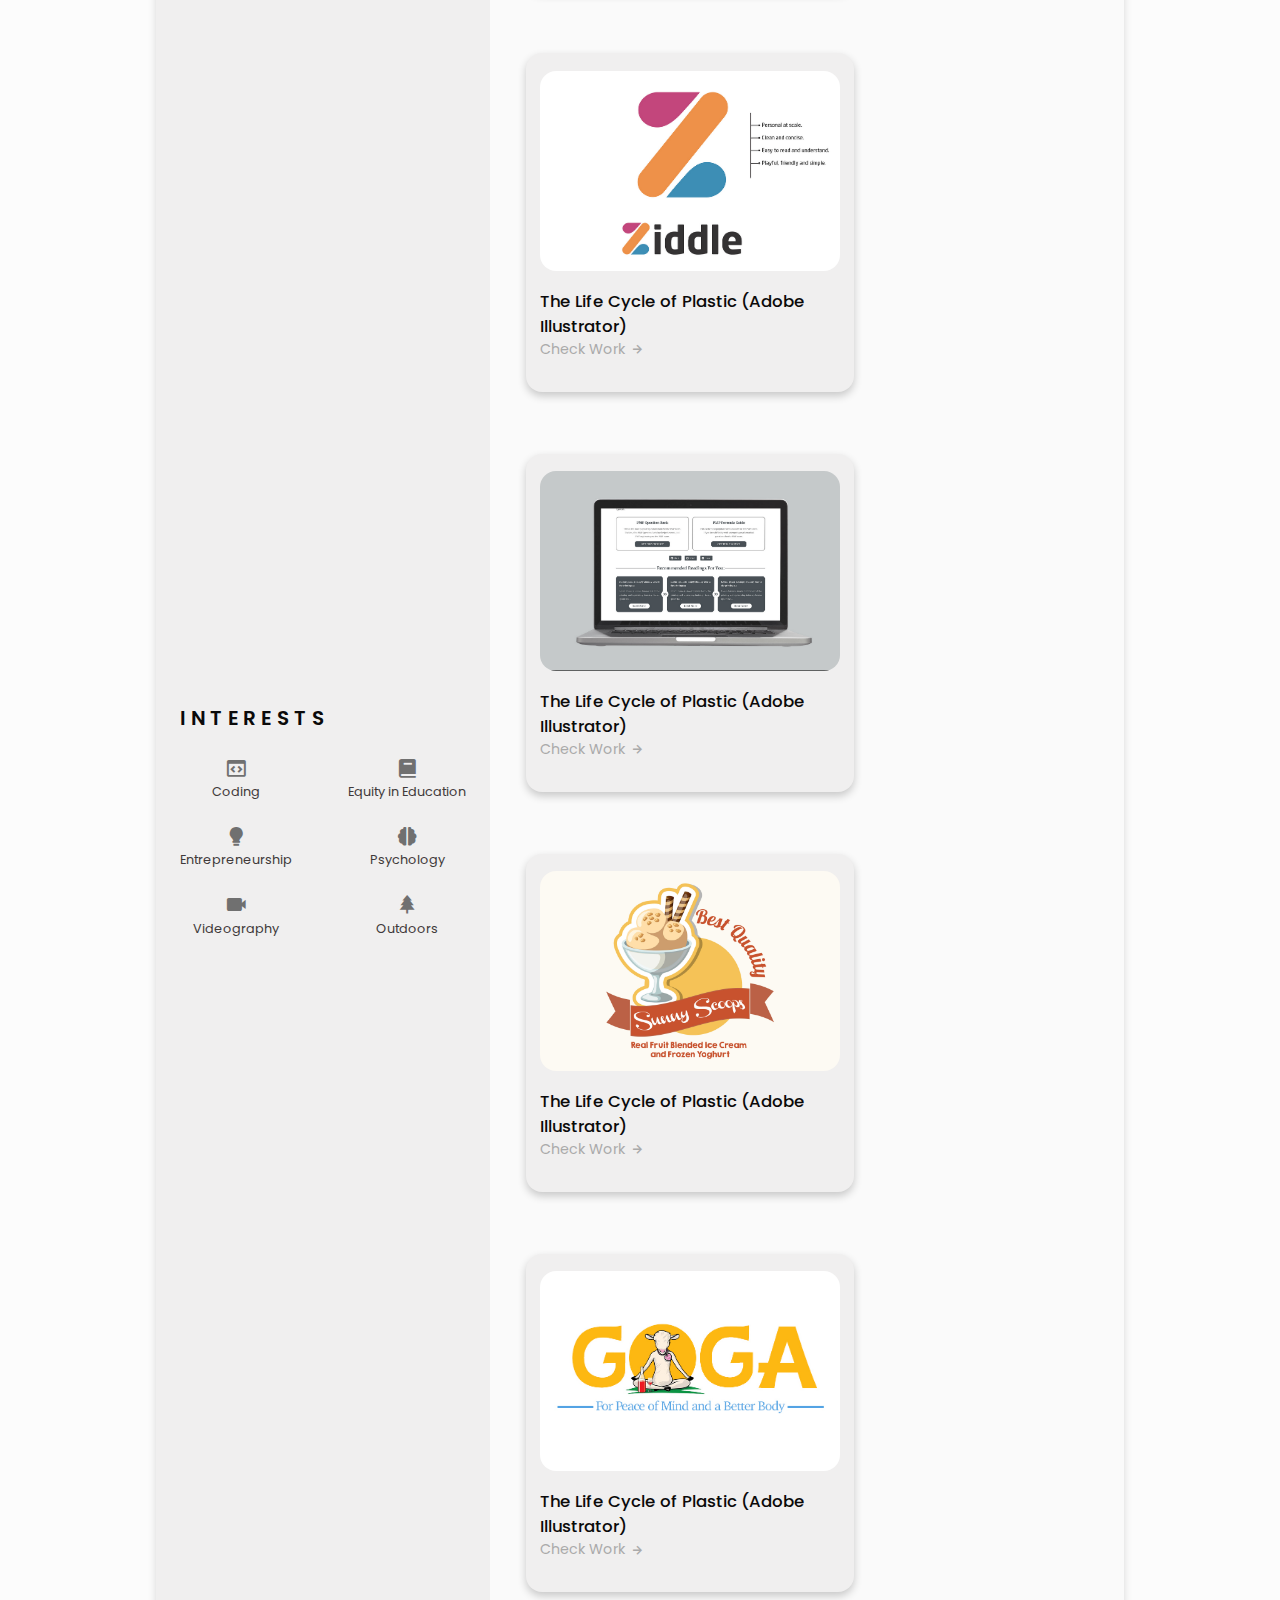
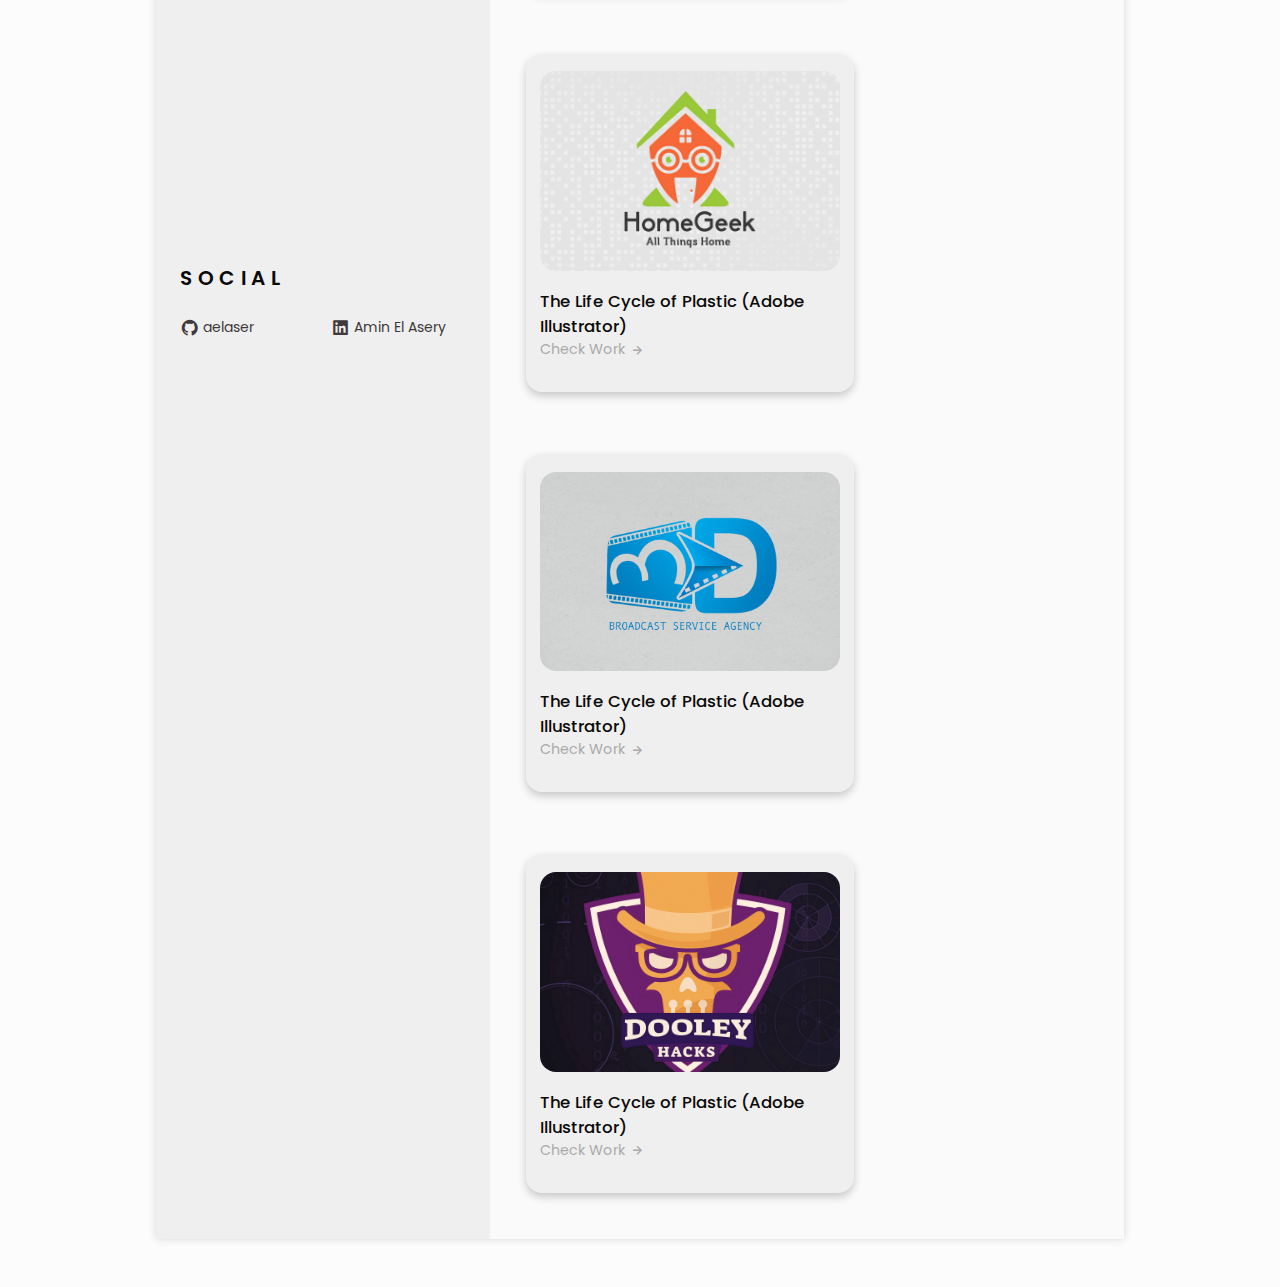
==== commit 0733cf4f: "init" ====
--- a/index.html
+++ b/index.html
@@ -113,7 +113,7 @@
                         <i class='bx bx-moon change-theme' title="Theme" id="theme-button"></i>
 
                         <!-- Button to generate and download the pdf. Available for desktop. -->
-                        <i class='bx bx-download generate-pdf' title="Generate PDF" id="resume-button"></i>
+                        <i class='bx bx-download generate-pdf' title="Generate PDF" id="resume-button" href ="https://drive.google.com/uc?export=download&id=1HkS8_23-KUGBSuI39qY7g27k9u7oI87o"></i>
                     </section>
 
                      <!--========== PROFILE ==========-->
@@ -633,7 +633,7 @@
                                 </div>
                                 
                                 <div class="experience__data bd-grid">
-                                    <h3 class="experience__title">Moroccan National Federation of Scouting - Product Design Intern</h3>
+                                    <h3 class="experience__title">World Organization of the Scout Movement (WOSM) - Product Design Intern</h3>
                                     <span class="experience__company">Rabat, Morocco | Jun. 2020 – Aug. 2020</span>
                                     <p class="experience__description">+ Collaborated with UX team management to create personas, scenarios, user journeys, story maps, and user flows.
                                         <br>+ Led the UI team to design the logo, all graphics, and the responsive website flow for a scouting branch (SHM).</p>
